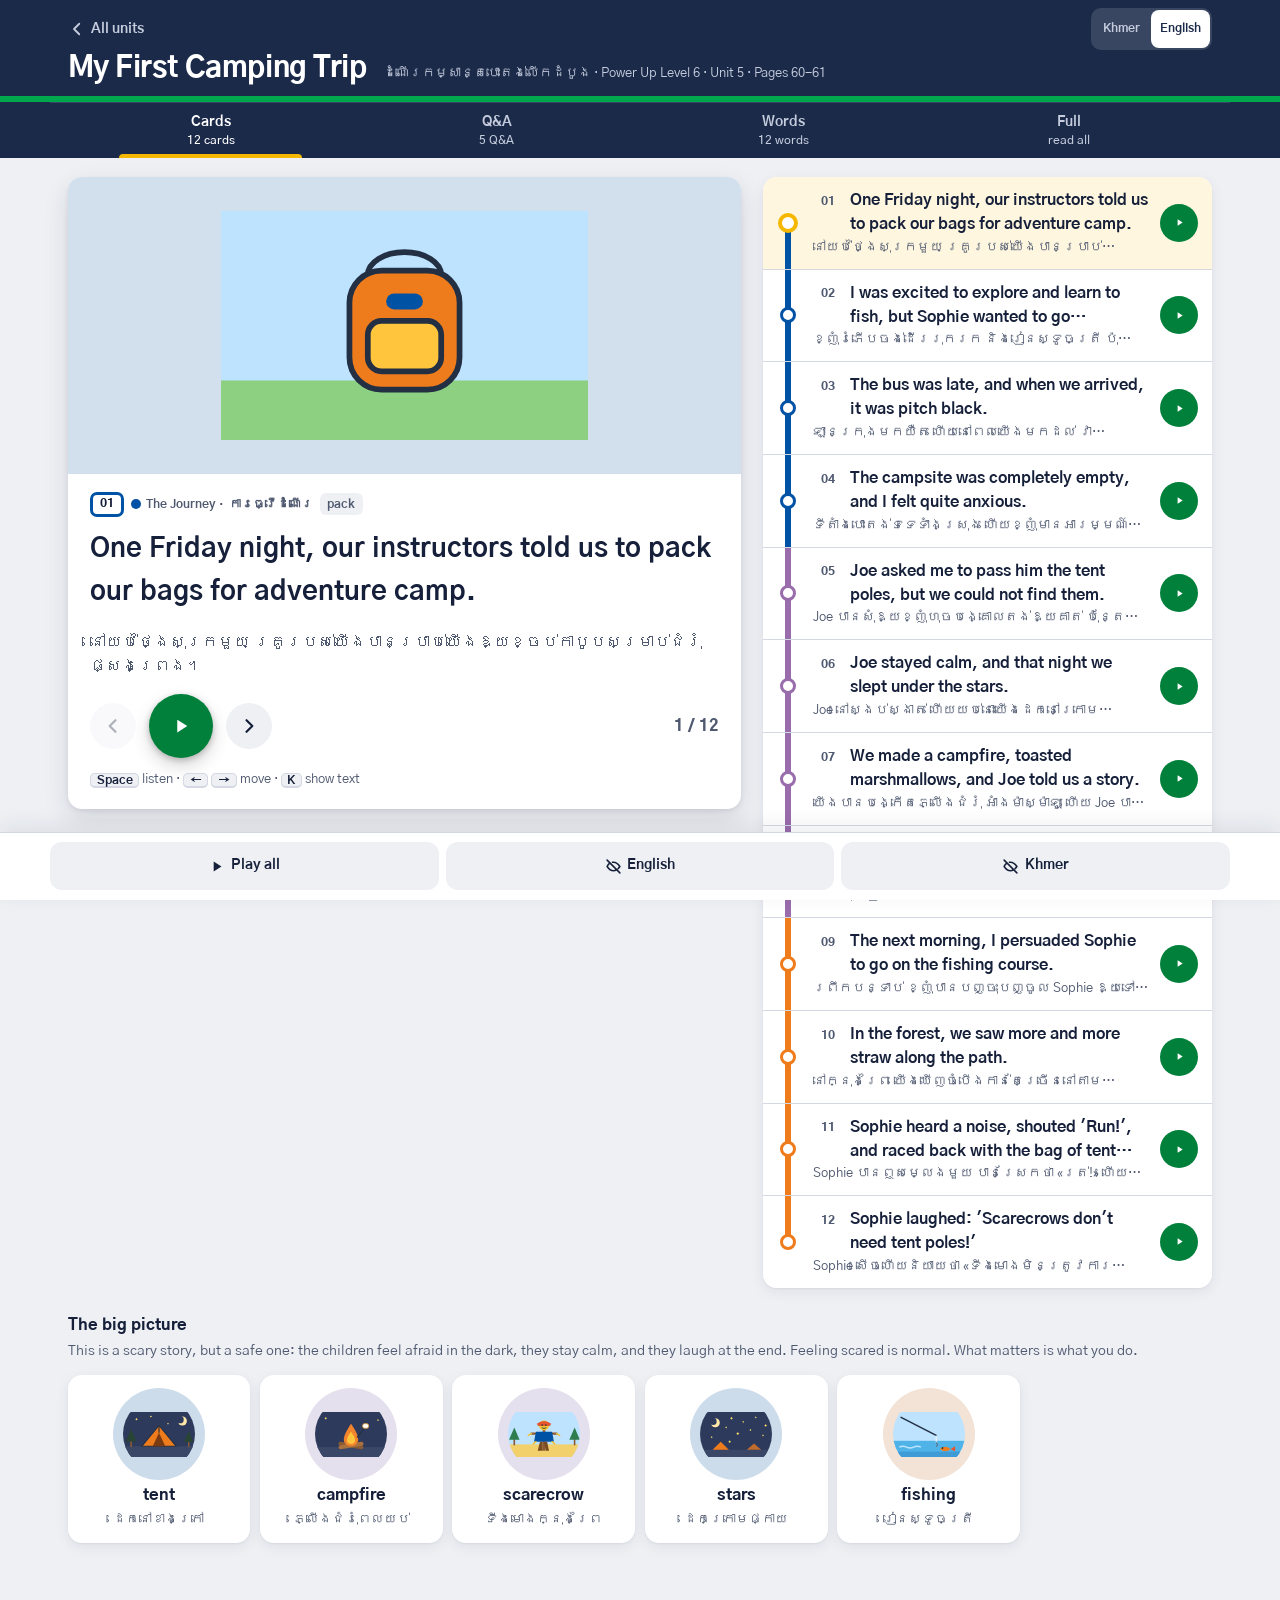
==== my-first-camping-trip/index.html @ a646e4bf "Add My First Camping Trip unit" ====
<!doctype html>
<html lang="en" data-ui="en">
<head>
<meta charset="utf-8">
<meta name="viewport" content="width=device-width, initial-scale=1, viewport-fit=cover">
<title>My First Camping Trip · ដំណើរកម្សាន្តបោះតង់លើកដំបូង · Studybook</title>
<meta name="description" content="The scary camping story from Power Up Level 6 Unit 5 (pages 60-61), retold in 12 picture cards with English audio and Khmer translations, plus Q&amp;A, 12 story words and the full retelling.">
<meta name="theme-color" content="#1C2A4A">
<meta property="og:type" content="website">
<meta property="og:site_name" content="Steven&#x27;s English Studybook">
<meta property="og:title" content="My First Camping Trip · ដំណើរកម្សាន្តបោះតង់លើកដំបូង">
<meta property="og:description" content="The scary camping story from Power Up Level 6 Unit 5 (pages 60-61), retold in 12 picture cards with English audio and Khmer translations, plus Q&amp;A, 12 story words and the full retelling.">
<meta property="og:url" content="https://sivpe.github.io/studybook/my-first-camping-trip/">
<meta property="og:image" content="https://sivpe.github.io/studybook/og/my-first-camping-trip.png">
<meta property="og:image:width" content="1200">
<meta property="og:image:height" content="630">
<meta property="og:image:alt" content="My First Camping Trip · ដំណើរកម្សាន្តបោះតង់លើកដំបូង">
<meta name="twitter:card" content="summary_large_image">
<link rel="manifest" href="../manifest.webmanifest">
<link rel="icon" href="../icons/icon.svg" type="image/svg+xml">
<link rel="icon" href="../icons/favicon-32.png" sizes="32x32" type="image/png">
<link rel="apple-touch-icon" href="../icons/apple-touch-icon.png">
<link rel="apple-touch-icon" sizes="120x120" href="../icons/apple-touch-icon-120.png">
<link rel="apple-touch-icon" sizes="152x152" href="../icons/apple-touch-icon-152.png">
<link rel="apple-touch-icon" sizes="167x167" href="../icons/apple-touch-icon-167.png">
<link rel="apple-touch-icon" sizes="180x180" href="../icons/apple-touch-icon.png">
<meta name="apple-mobile-web-app-title" content="Studybook">
<meta name="apple-mobile-web-app-capable" content="yes">
<meta name="apple-mobile-web-app-status-bar-style" content="black-translucent">
<link rel="preconnect" href="https://fonts.googleapis.com">
<link rel="preconnect" href="https://fonts.gstatic.com" crossorigin>
<link rel="stylesheet" href="https://fonts.googleapis.com/css2?family=Gothic+A1:wght@400;500;700;800&display=swap">
<link rel="stylesheet" href="../assets/line.css?v=lyric2">
<link rel="stylesheet" href="../assets/unit.css?v=lyric2">
<script src="../assets/script.js?v=lyric2"></script>
</head>
<body data-unit="my-first-camping-trip">
<header class="usign">
  <div class="wrap">
    <div class="row"><a class="back" href="../"><svg viewBox="0 0 24 24" fill="none" stroke="currentColor" stroke-width="2.4" stroke-linecap="round" stroke-linejoin="round" aria-hidden="true"><path d="M15 5l-7 7 7 7"/></svg><span class="ui-ko">노선도 · All units</span><span class="ui-en">All units</span></a><div class="script" role="group" aria-label="Show text in"><button type="button" data-set="en" aria-pressed="false">Khmer</button><button type="button" data-set="ko" aria-pressed="true" lang="en">English</button></div></div>
    <div class="utitle"><h1><span class="mk">My First Camping Trip</span><span class="only-en">ដំណើរកម្សាន្តបោះតង់លើកដំបូង</span></h1><p><span class="not-en">ដំណើរកម្សាន្តបោះតង់លើកដំបូង · </span>Power Up Level 6 · Unit 5 · Pages 60-61</p></div>
  </div>
  <div class="stripe" aria-hidden="true"></div>
  <nav class="tabs wrap" role="tablist" aria-label="Unit parts">
    <button role="tab" data-tab="cards" aria-controls="p-cards"><span><span class="ui-ko">그림 카드</span><span class="ui-en">Cards</span></span><small>12 cards</small></button>
    <button role="tab" data-tab="qa" aria-controls="p-qa"><span><span class="ui-ko">Questions</span><span class="ui-en">Q&amp;A</span></span><small>5 Q&amp;A</small></button>
    <button role="tab" data-tab="voc" aria-controls="p-voc"><span><span class="ui-ko">단어</span><span class="ui-en">Words</span></span><small>12 words</small></button>
    <button role="tab" data-tab="full" aria-controls="p-full"><span><span class="ui-ko">전체</span><span class="ui-en">Full</span></span><small>read all</small></button>
  </nav>
</header>

<main class="wrap">
  <section class="panel" id="p-cards" role="tabpanel">
    <section class="eli" aria-label="The big picture"><h2>The big picture</h2><p class="eli-why">This is a scary story, but a safe one: the children feel afraid in the dark, they stay calm, and they laugh at the end. Feeling scared is normal. What matters is what you do.</p><ol><li style="--lc:#0052A4"><img src="img/c4-tent.svg" alt="" loading="lazy"><b class="has-en" lang="en">tent</b><span>ដេកនៅខាងក្រៅ</span></li><li style="--lc:#996CAC"><img src="img/c7-campfire.svg" alt="" loading="lazy"><b class="has-en" lang="en">campfire</b><span>ភ្លើងជំរុំពេលយប់</span></li><li style="--lc:#996CAC"><img src="img/c12-scarecrow.svg" alt="" loading="lazy"><b class="has-en" lang="en">scarecrow</b><span>ទីងមោងក្នុងព្រៃ</span></li><li style="--lc:#0052A4"><img src="img/c6-stars.svg" alt="" loading="lazy"><b class="has-en" lang="en">stars</b><span>ដេកក្រោមផ្កាយ</span></li><li style="--lc:#EF7C1C"><img src="img/c9-fishing.svg" alt="" loading="lazy"><b class="has-en" lang="en">fishing</b><span>រៀនស្ទូចត្រី</span></li></ol></section>
    <section class="map" aria-label="Sections"><h2>The route</h2><p class="note">One trip, in order: the journey, a scary night by the fire, and a funny ending the next morning.</p><ol><li data-sec="journey" style="--lc:#0052A4"><button type="button"><span class="m-ko has-en" lang="en">The Journey</span><span class="m-en">ការធ្វើដំណើរ</span></button></li><li data-sec="night" style="--lc:#996CAC"><button type="button"><span class="m-ko has-en" lang="en">The Scary Night</span><span class="m-en">យប់ដ៏គួរឱ្យខ្លាច</span></button></li><li data-sec="morning" style="--lc:#EF7C1C"><button type="button"><span class="m-ko has-en" lang="en">The Next Morning</span><span class="m-en">ព្រឹកបន្ទាប់</span></button></li></ol></section>
    
    <ol class="how"><li><b>1</b>Look at the picture</li><li><b>2</b>Recall the English in your head</li><li><b>3</b>Tap to check, then listen</li></ol>
    <div class="platform">
      <section class="stage" id="stage" aria-label="Now studying" aria-live="polite">
        <figure class="pic"><img src="img/c1-bags.svg" alt=""></figure>
        <div class="st-body">
          <div class="ctop"></div>
          <p class="ko st-ko has-en" lang="en" tabindex="0"></p>
          <span class="prog" aria-hidden="true"><i></i></span>
          <p class="en st-en"></p>
          <div class="st-ctl">
            <button class="st-nav" id="stPrev" type="button" aria-label="Previous card"><svg viewBox="0 0 24 24" fill="none" stroke="currentColor" stroke-width="2.6" stroke-linecap="round" stroke-linejoin="round" aria-hidden="true"><path d="M15 5l-7 7 7 7"/></svg></button>
            <button class="bigplay" id="stPlay" type="button" aria-label="Listen"><svg viewBox="0 0 24 24" aria-hidden="true"><path class="i-play" d="M8 5v14l11-7z" fill="currentColor"/><path class="i-stop" d="M7 6h3.5v12H7zM13.5 6H17v12h-3.5z" fill="currentColor"/></svg></button>
            <button class="st-nav" id="stNext" type="button" aria-label="Next card"><svg viewBox="0 0 24 24" fill="none" stroke="currentColor" stroke-width="2.6" stroke-linecap="round" stroke-linejoin="round" aria-hidden="true"><path d="M9 5l7 7-7 7"/></svg></button>
            <span class="st-count"></span>
          </div>
          <p class="keys"><kbd>Space</kbd> listen · <kbd>←</kbd> <kbd>→</kbd> move · <kbd>K</kbd> show text</p>
        </div>
      </section>
      <div class="cards" role="list" aria-label="All lines"><article class="card" id="c1" data-sec="journey" style="--lc:#0052A4"><figure class="pic flat"><img loading="lazy" src="img/c1-bags.svg" alt="A packed bag for adventure camp"><button class="cplay" type="button" data-au="audio/c1.mp3" aria-label="Listen to card 1"><svg viewBox="0 0 24 24" aria-hidden="true"><path class="i-play" d="M8 5v14l11-7z" fill="currentColor"/><path class="i-stop" d="M7 6h3.5v12H7zM13.5 6H17v12h-3.5z" fill="currentColor"/></svg></button></figure><div class="cbody"><div class="ctop"><span class="num">01</span><span class="sec-chip"><span class="mk" lang="en">The Journey&nbsp;· </span>ការធ្វើដំណើរ</span><span class="hook" lang="en">pack</span></div><p class="ko has-en" lang="en">One Friday night, our instructors told us to pack our bags for adventure camp.</p><span class="prog" aria-hidden="true"><i></i></span><p class="en">នៅយប់ថ្ងៃសុក្រមួយ គ្រូរបស់យើងបានប្រាប់យើងឱ្យខ្ចប់កាបូបសម្រាប់ជំរុំផ្សងព្រេង។</p></div><button class="rplay" type="button" data-au="audio/c1.mp3" aria-label="Listen to card 1"><svg viewBox="0 0 24 24" aria-hidden="true"><path class="i-play" d="M8 5v14l11-7z" fill="currentColor"/><path class="i-stop" d="M7 6h3.5v12H7zM13.5 6H17v12h-3.5z" fill="currentColor"/></svg></button></article><article class="card" id="c2" data-sec="journey" style="--lc:#0052A4"><figure class="pic flat"><img loading="lazy" src="img/c2-swim.svg" alt="A swimming ring Sophie wanted to use"><button class="cplay" type="button" data-au="audio/c2.mp3" aria-label="Listen to card 2"><svg viewBox="0 0 24 24" aria-hidden="true"><path class="i-play" d="M8 5v14l11-7z" fill="currentColor"/><path class="i-stop" d="M7 6h3.5v12H7zM13.5 6H17v12h-3.5z" fill="currentColor"/></svg></button></figure><div class="cbody"><div class="ctop"><span class="num">02</span><span class="sec-chip"><span class="mk" lang="en">The Journey&nbsp;· </span>ការធ្វើដំណើរ</span><span class="hook" lang="en">excited</span></div><p class="ko has-en" lang="en">I was excited to explore and learn to fish, but Sophie wanted to go swimming.</p><span class="prog" aria-hidden="true"><i></i></span><p class="en">ខ្ញុំរំភើបចង់ដើររុករក និងរៀនស្ទូចត្រី ប៉ុន្តែ Sophie ចង់ទៅហែលទឹក។</p></div><button class="rplay" type="button" data-au="audio/c2.mp3" aria-label="Listen to card 2"><svg viewBox="0 0 24 24" aria-hidden="true"><path class="i-play" d="M8 5v14l11-7z" fill="currentColor"/><path class="i-stop" d="M7 6h3.5v12H7zM13.5 6H17v12h-3.5z" fill="currentColor"/></svg></button></article><article class="card" id="c3" data-sec="journey" style="--lc:#0052A4"><figure class="pic flat"><img loading="lazy" src="img/c3-bus.svg" alt="A bus arriving in the dark"><button class="cplay" type="button" data-au="audio/c3.mp3" aria-label="Listen to card 3"><svg viewBox="0 0 24 24" aria-hidden="true"><path class="i-play" d="M8 5v14l11-7z" fill="currentColor"/><path class="i-stop" d="M7 6h3.5v12H7zM13.5 6H17v12h-3.5z" fill="currentColor"/></svg></button></figure><div class="cbody"><div class="ctop"><span class="num">03</span><span class="sec-chip"><span class="mk" lang="en">The Journey&nbsp;· </span>ការធ្វើដំណើរ</span><span class="hook" lang="en">pitch black</span></div><p class="ko has-en" lang="en">The bus was late, and when we arrived, it was pitch black.</p><span class="prog" aria-hidden="true"><i></i></span><p class="en">ឡានក្រុងមកយឺត ហើយនៅពេលយើងមកដល់ វាងងឹតឈឹង។</p></div><button class="rplay" type="button" data-au="audio/c3.mp3" aria-label="Listen to card 3"><svg viewBox="0 0 24 24" aria-hidden="true"><path class="i-play" d="M8 5v14l11-7z" fill="currentColor"/><path class="i-stop" d="M7 6h3.5v12H7zM13.5 6H17v12h-3.5z" fill="currentColor"/></svg></button></article><article class="card" id="c4" data-sec="journey" style="--lc:#0052A4"><figure class="pic flat"><img loading="lazy" src="img/c4-tent.svg" alt="An empty campsite with one tent and the moon"><button class="cplay" type="button" data-au="audio/c4.mp3" aria-label="Listen to card 4"><svg viewBox="0 0 24 24" aria-hidden="true"><path class="i-play" d="M8 5v14l11-7z" fill="currentColor"/><path class="i-stop" d="M7 6h3.5v12H7zM13.5 6H17v12h-3.5z" fill="currentColor"/></svg></button></figure><div class="cbody"><div class="ctop"><span class="num">04</span><span class="sec-chip"><span class="mk" lang="en">The Journey&nbsp;· </span>ការធ្វើដំណើរ</span><span class="hook" lang="en">anxious</span></div><p class="ko has-en" lang="en">The campsite was completely empty, and I felt quite anxious.</p><span class="prog" aria-hidden="true"><i></i></span><p class="en">ទីតាំងបោះតង់ទទេទាំងស្រុង ហើយខ្ញុំមានអារម្មណ៍ព្រួយបារម្ភខ្លាំង។</p></div><button class="rplay" type="button" data-au="audio/c4.mp3" aria-label="Listen to card 4"><svg viewBox="0 0 24 24" aria-hidden="true"><path class="i-play" d="M8 5v14l11-7z" fill="currentColor"/><path class="i-stop" d="M7 6h3.5v12H7zM13.5 6H17v12h-3.5z" fill="currentColor"/></svg></button></article><article class="card" id="c5" data-sec="night" style="--lc:#996CAC"><figure class="pic flat"><img loading="lazy" src="img/c5-poles.svg" alt="Tent poles"><button class="cplay" type="button" data-au="audio/c5.mp3" aria-label="Listen to card 5"><svg viewBox="0 0 24 24" aria-hidden="true"><path class="i-play" d="M8 5v14l11-7z" fill="currentColor"/><path class="i-stop" d="M7 6h3.5v12H7zM13.5 6H17v12h-3.5z" fill="currentColor"/></svg></button></figure><div class="cbody"><div class="ctop"><span class="num">05</span><span class="sec-chip"><span class="mk" lang="en">The Scary Night&nbsp;· </span>យប់ដ៏គួរឱ្យខ្លាច</span><span class="hook" lang="en">tent poles</span></div><p class="ko has-en" lang="en">Joe asked me to pass him the tent poles, but we could not find them.</p><span class="prog" aria-hidden="true"><i></i></span><p class="en">Joe បានសុំឱ្យខ្ញុំហុចបង្គោលតង់ឱ្យគាត់ ប៉ុន្តែយើងរកវាមិនឃើញទេ។</p></div><button class="rplay" type="button" data-au="audio/c5.mp3" aria-label="Listen to card 5"><svg viewBox="0 0 24 24" aria-hidden="true"><path class="i-play" d="M8 5v14l11-7z" fill="currentColor"/><path class="i-stop" d="M7 6h3.5v12H7zM13.5 6H17v12h-3.5z" fill="currentColor"/></svg></button></article><article class="card" id="c6" data-sec="night" style="--lc:#996CAC"><figure class="pic flat"><img loading="lazy" src="img/c6-stars.svg" alt="The moon and stars at night"><button class="cplay" type="button" data-au="audio/c6.mp3" aria-label="Listen to card 6"><svg viewBox="0 0 24 24" aria-hidden="true"><path class="i-play" d="M8 5v14l11-7z" fill="currentColor"/><path class="i-stop" d="M7 6h3.5v12H7zM13.5 6H17v12h-3.5z" fill="currentColor"/></svg></button></figure><div class="cbody"><div class="ctop"><span class="num">06</span><span class="sec-chip"><span class="mk" lang="en">The Scary Night&nbsp;· </span>យប់ដ៏គួរឱ្យខ្លាច</span><span class="hook" lang="en">stars</span></div><p class="ko has-en" lang="en">Joe stayed calm, and that night we slept under the stars.</p><span class="prog" aria-hidden="true"><i></i></span><p class="en">Joe នៅស្ងប់ស្ងាត់ ហើយយប់នោះយើងដេកនៅក្រោមផ្កាយ។</p></div><button class="rplay" type="button" data-au="audio/c6.mp3" aria-label="Listen to card 6"><svg viewBox="0 0 24 24" aria-hidden="true"><path class="i-play" d="M8 5v14l11-7z" fill="currentColor"/><path class="i-stop" d="M7 6h3.5v12H7zM13.5 6H17v12h-3.5z" fill="currentColor"/></svg></button></article><article class="card" id="c7" data-sec="night" style="--lc:#996CAC"><figure class="pic flat"><img loading="lazy" src="img/c7-campfire.svg" alt="A campfire with marshmallows"><button class="cplay" type="button" data-au="audio/c7.mp3" aria-label="Listen to card 7"><svg viewBox="0 0 24 24" aria-hidden="true"><path class="i-play" d="M8 5v14l11-7z" fill="currentColor"/><path class="i-stop" d="M7 6h3.5v12H7zM13.5 6H17v12h-3.5z" fill="currentColor"/></svg></button></figure><div class="cbody"><div class="ctop"><span class="num">07</span><span class="sec-chip"><span class="mk" lang="en">The Scary Night&nbsp;· </span>យប់ដ៏គួរឱ្យខ្លាច</span><span class="hook" lang="en">campfire</span></div><p class="ko has-en" lang="en">We made a campfire, toasted marshmallows, and Joe told us a story.</p><span class="prog" aria-hidden="true"><i></i></span><p class="en">យើងបានបង្កើតភ្លើងជំរុំ អាំងម៉ាស្ម៉ាឡូ ហើយ Joe បាននិទានរឿងឱ្យយើងស្ដាប់។</p></div><button class="rplay" type="button" data-au="audio/c7.mp3" aria-label="Listen to card 7"><svg viewBox="0 0 24 24" aria-hidden="true"><path class="i-play" d="M8 5v14l11-7z" fill="currentColor"/><path class="i-stop" d="M7 6h3.5v12H7zM13.5 6H17v12h-3.5z" fill="currentColor"/></svg></button></article><article class="card" id="c8" data-sec="night" style="--lc:#996CAC"><figure class="pic flat"><img loading="lazy" src="img/c8-sock.svg" alt="A sock that disappeared"><button class="cplay" type="button" data-au="audio/c8.mp3" aria-label="Listen to card 8"><svg viewBox="0 0 24 24" aria-hidden="true"><path class="i-play" d="M8 5v14l11-7z" fill="currentColor"/><path class="i-stop" d="M7 6h3.5v12H7zM13.5 6H17v12h-3.5z" fill="currentColor"/></svg></button></figure><div class="cbody"><div class="ctop"><span class="num">08</span><span class="sec-chip"><span class="mk" lang="en">The Scary Night&nbsp;· </span>យប់ដ៏គួរឱ្យខ្លាច</span><span class="hook" lang="en">disappear</span></div><p class="ko has-en" lang="en">In his story, socks and trousers kept disappearing from the tents.</p><span class="prog" aria-hidden="true"><i></i></span><p class="en">នៅក្នុងរឿងរបស់គាត់ ស្រោមជើង និងខោវែងតែងតែបាត់ពីក្នុងតង់។</p></div><button class="rplay" type="button" data-au="audio/c8.mp3" aria-label="Listen to card 8"><svg viewBox="0 0 24 24" aria-hidden="true"><path class="i-play" d="M8 5v14l11-7z" fill="currentColor"/><path class="i-stop" d="M7 6h3.5v12H7zM13.5 6H17v12h-3.5z" fill="currentColor"/></svg></button></article><article class="card" id="c9" data-sec="morning" style="--lc:#EF7C1C"><figure class="pic flat"><img loading="lazy" src="img/c9-fishing.svg" alt="A fishing rod and a fish"><button class="cplay" type="button" data-au="audio/c9.mp3" aria-label="Listen to card 9"><svg viewBox="0 0 24 24" aria-hidden="true"><path class="i-play" d="M8 5v14l11-7z" fill="currentColor"/><path class="i-stop" d="M7 6h3.5v12H7zM13.5 6H17v12h-3.5z" fill="currentColor"/></svg></button></figure><div class="cbody"><div class="ctop"><span class="num">09</span><span class="sec-chip"><span class="mk" lang="en">The Next Morning&nbsp;· </span>ព្រឹកបន្ទាប់</span><span class="hook" lang="en">fishing</span></div><p class="ko has-en" lang="en">The next morning, I persuaded Sophie to go on the fishing course.</p><span class="prog" aria-hidden="true"><i></i></span><p class="en">ព្រឹកបន្ទាប់ ខ្ញុំបានបញ្ចុះបញ្ចូល Sophie ឱ្យទៅរៀនស្ទូចត្រី។</p></div><button class="rplay" type="button" data-au="audio/c9.mp3" aria-label="Listen to card 9"><svg viewBox="0 0 24 24" aria-hidden="true"><path class="i-play" d="M8 5v14l11-7z" fill="currentColor"/><path class="i-stop" d="M7 6h3.5v12H7zM13.5 6H17v12h-3.5z" fill="currentColor"/></svg></button></article><article class="card" id="c10" data-sec="morning" style="--lc:#EF7C1C"><figure class="pic flat"><img loading="lazy" src="img/c10-straw.svg" alt="Straw along a forest path"><button class="cplay" type="button" data-au="audio/c10.mp3" aria-label="Listen to card 10"><svg viewBox="0 0 24 24" aria-hidden="true"><path class="i-play" d="M8 5v14l11-7z" fill="currentColor"/><path class="i-stop" d="M7 6h3.5v12H7zM13.5 6H17v12h-3.5z" fill="currentColor"/></svg></button></figure><div class="cbody"><div class="ctop"><span class="num">10</span><span class="sec-chip"><span class="mk" lang="en">The Next Morning&nbsp;· </span>ព្រឹកបន្ទាប់</span><span class="hook" lang="en">straw</span></div><p class="ko has-en" lang="en">In the forest, we saw more and more straw along the path.</p><span class="prog" aria-hidden="true"><i></i></span><p class="en">នៅក្នុងព្រៃ យើងឃើញចំបើងកាន់តែច្រើននៅតាមផ្លូវ។</p></div><button class="rplay" type="button" data-au="audio/c10.mp3" aria-label="Listen to card 10"><svg viewBox="0 0 24 24" aria-hidden="true"><path class="i-play" d="M8 5v14l11-7z" fill="currentColor"/><path class="i-stop" d="M7 6h3.5v12H7zM13.5 6H17v12h-3.5z" fill="currentColor"/></svg></button></article><article class="card" id="c11" data-sec="morning" style="--lc:#EF7C1C"><figure class="pic flat"><img loading="lazy" src="img/c11-bag.svg" alt="A bag with tent poles inside"><button class="cplay" type="button" data-au="audio/c11.mp3" aria-label="Listen to card 11"><svg viewBox="0 0 24 24" aria-hidden="true"><path class="i-play" d="M8 5v14l11-7z" fill="currentColor"/><path class="i-stop" d="M7 6h3.5v12H7zM13.5 6H17v12h-3.5z" fill="currentColor"/></svg></button></figure><div class="cbody"><div class="ctop"><span class="num">11</span><span class="sec-chip"><span class="mk" lang="en">The Next Morning&nbsp;· </span>ព្រឹកបន្ទាប់</span><span class="hook" lang="en">Run!</span></div><p class="ko has-en" lang="en">Sophie heard a noise, shouted &#x27;Run!&#x27;, and raced back with the bag of tent poles.</p><span class="prog" aria-hidden="true"><i></i></span><p class="en">Sophie បានឮសម្លេងមួយ បានស្រែកថា «រត់!» ហើយរត់ត្រឡប់មកវិញជាមួយកាបូបដែលមានបង្គោលតង់។</p></div><button class="rplay" type="button" data-au="audio/c11.mp3" aria-label="Listen to card 11"><svg viewBox="0 0 24 24" aria-hidden="true"><path class="i-play" d="M8 5v14l11-7z" fill="currentColor"/><path class="i-stop" d="M7 6h3.5v12H7zM13.5 6H17v12h-3.5z" fill="currentColor"/></svg></button></article><article class="card" id="c12" data-sec="morning" style="--lc:#EF7C1C"><figure class="pic flat"><img loading="lazy" src="img/c12-scarecrow.svg" alt="A scarecrow in the forest"><button class="cplay" type="button" data-au="audio/c12.mp3" aria-label="Listen to card 12"><svg viewBox="0 0 24 24" aria-hidden="true"><path class="i-play" d="M8 5v14l11-7z" fill="currentColor"/><path class="i-stop" d="M7 6h3.5v12H7zM13.5 6H17v12h-3.5z" fill="currentColor"/></svg></button></figure><div class="cbody"><div class="ctop"><span class="num">12</span><span class="sec-chip"><span class="mk" lang="en">The Next Morning&nbsp;· </span>ព្រឹកបន្ទាប់</span><span class="hook" lang="en">scarecrow</span></div><p class="ko has-en" lang="en">Sophie laughed: &#x27;Scarecrows don&#x27;t need tent poles!&#x27;</p><span class="prog" aria-hidden="true"><i></i></span><p class="en">Sophie សើចហើយនិយាយថា «ទីងមោងមិនត្រូវការបង្គោលតង់ទេ!»</p></div><button class="rplay" type="button" data-au="audio/c12.mp3" aria-label="Listen to card 12"><svg viewBox="0 0 24 24" aria-hidden="true"><path class="i-play" d="M8 5v14l11-7z" fill="currentColor"/><path class="i-stop" d="M7 6h3.5v12H7zM13.5 6H17v12h-3.5z" fill="currentColor"/></svg></button></article></div>
    </div>
    
  </section>
  <section class="panel" id="p-qa" role="tabpanel"><h2 class="qsec">Story questions <small>Book Ex. 2 · read these first</small></h2><p class="note">The two questions from page 61, answered.</p><article class="qa trap"><div class="qhead"><button class="q" type="button" aria-expanded="false" aria-controls="qa1"><span class="qm">Q</span><span class="qt"><span class="qko has-en" lang="en">What type of story is this?</span><span class="qen">តើនេះជារឿងប្រភេទអ្វី?</span></span><svg class="chev" viewBox="0 0 24 24" fill="none" stroke="currentColor" stroke-width="2.4" stroke-linecap="round" aria-hidden="true"><path d="M6 9l6 6 6-6"/></svg></button><button class="listen mini" type="button" data-au="audio/qt1.mp3" aria-label="Listen"><svg viewBox="0 0 24 24" aria-hidden="true"><path d="M8 5v14l11-7z" fill="currentColor"/></svg></button></div><div class="a" id="qa1"><p class="ako has-en" lang="en">It is a scary story. It feels real, but the scarecrow part is a story inside the story.</p><p class="aen">វាជារឿងគួរឱ្យខ្លាច។ វាហាក់ដូចជាពិត ប៉ុន្តែផ្នែកទីងមោងគឺជារឿងនៅក្នុងរឿង។</p><p class="why">Joe tells the scarecrow tale by the fire. The camping trip is the outside story.</p><button class="listen" type="button" data-au="audio/at1.mp3"><svg viewBox="0 0 24 24" aria-hidden="true"><path d="M8 5v14l11-7z" fill="currentColor"/></svg><span><span class="ui-ko">듣기 · Listen</span><span class="ui-en">Listen</span></span></button></div></article><article class="qa trap"><div class="qhead"><button class="q" type="button" aria-expanded="false" aria-controls="qa2"><span class="qm">Q</span><span class="qt"><span class="qko has-en" lang="en">Who took the tent poles?</span><span class="qen">តើនរណាយកបង្គោលតង់ទៅ?</span></span><svg class="chev" viewBox="0 0 24 24" fill="none" stroke="currentColor" stroke-width="2.4" stroke-linecap="round" aria-hidden="true"><path d="M6 9l6 6 6-6"/></svg></button><button class="listen mini" type="button" data-au="audio/qt2.mp3" aria-label="Listen"><svg viewBox="0 0 24 24" aria-hidden="true"><path d="M8 5v14l11-7z" fill="currentColor"/></svg></button></div><div class="a" id="qa2"><p class="ako has-en" lang="en">Nobody tells us. The poles were in a bag in the forest, and Sophie jokes that a scarecrow does not need them.</p><p class="aen">គ្មាននរណាប្រាប់យើងទេ។ បង្គោលតង់នៅក្នុងកាបូបមួយក្នុងព្រៃ ហើយ Sophie និយាយលេងថា ទីងមោងមិនត្រូវការវាទេ។</p><p class="why">That is why the ending is funny: the mystery is never really solved.</p><button class="listen" type="button" data-au="audio/at2.mp3"><svg viewBox="0 0 24 24" aria-hidden="true"><path d="M8 5v14l11-7z" fill="currentColor"/></svg><span><span class="ui-ko">듣기 · Listen</span><span class="ui-en">Listen</span></span></button></div></article><h2 class="qsec">In class <small>Questions about the story</small></h2><p class="note">Answer in your head, then tap Listen to compare.</p><article class="qa"><div class="qhead"><button class="q" type="button" aria-expanded="false" aria-controls="qa3"><span class="qm">Q</span><span class="qt"><span class="qko has-en" lang="en">How did the narrator feel at the campsite?</span><span class="qen">តើអ្នកនិទានរឿងមានអារម្មណ៍យ៉ាងណានៅទីតាំងបោះតង់?</span></span><svg class="chev" viewBox="0 0 24 24" fill="none" stroke="currentColor" stroke-width="2.4" stroke-linecap="round" aria-hidden="true"><path d="M6 9l6 6 6-6"/></svg></button><button class="listen mini" type="button" data-au="audio/qc1.mp3" aria-label="Listen"><svg viewBox="0 0 24 24" aria-hidden="true"><path d="M8 5v14l11-7z" fill="currentColor"/></svg></button></div><div class="a" id="qa3"><p class="ako has-en" lang="en">I felt quite anxious, because I had never been out so late at night.</p><p class="aen">ខ្ញុំព្រួយបារម្ភខ្លាំង ព្រោះខ្ញុំមិនដែលចេញក្រៅយប់ជ្រៅបែបនេះពីមុនមកទេ។</p><button class="listen" type="button" data-au="audio/ac1.mp3"><svg viewBox="0 0 24 24" aria-hidden="true"><path d="M8 5v14l11-7z" fill="currentColor"/></svg><span><span class="ui-ko">듣기 · Listen</span><span class="ui-en">Listen</span></span></button></div></article><article class="qa"><div class="qhead"><button class="q" type="button" aria-expanded="false" aria-controls="qa4"><span class="qm">Q</span><span class="qt"><span class="qko has-en" lang="en">What did you do by the campfire?</span><span class="qen">តើអ្នកបានធ្វើអ្វីនៅក្បែរភ្លើងជំរុំ?</span></span><svg class="chev" viewBox="0 0 24 24" fill="none" stroke="currentColor" stroke-width="2.4" stroke-linecap="round" aria-hidden="true"><path d="M6 9l6 6 6-6"/></svg></button><button class="listen mini" type="button" data-au="audio/qc2.mp3" aria-label="Listen"><svg viewBox="0 0 24 24" aria-hidden="true"><path d="M8 5v14l11-7z" fill="currentColor"/></svg></button></div><div class="a" id="qa4"><p class="ako has-en" lang="en">We toasted marshmallows and listened to Joe&#x27;s scary story.</p><p class="aen">យើងអាំងម៉ាស្ម៉ាឡូ និងស្ដាប់រឿងគួរឱ្យខ្លាចរបស់ Joe។</p><button class="listen" type="button" data-au="audio/ac2.mp3"><svg viewBox="0 0 24 24" aria-hidden="true"><path d="M8 5v14l11-7z" fill="currentColor"/></svg><span><span class="ui-ko">듣기 · Listen</span><span class="ui-en">Listen</span></span></button></div></article><article class="qa"><div class="qhead"><button class="q" type="button" aria-expanded="false" aria-controls="qa5"><span class="qm">Q</span><span class="qt"><span class="qko has-en" lang="en">Why did Sophie shout &#x27;Run!&#x27;?</span><span class="qen">ហេតុអ្វីបានជា Sophie ស្រែកថា «រត់!»?</span></span><svg class="chev" viewBox="0 0 24 24" fill="none" stroke="currentColor" stroke-width="2.4" stroke-linecap="round" aria-hidden="true"><path d="M6 9l6 6 6-6"/></svg></button><button class="listen mini" type="button" data-au="audio/qc3.mp3" aria-label="Listen"><svg viewBox="0 0 24 24" aria-hidden="true"><path d="M8 5v14l11-7z" fill="currentColor"/></svg></button></div><div class="a" id="qa5"><p class="ako has-en" lang="en">She heard a noise in the trees near the bag.</p><p class="aen">នាងបានឮសម្លេងនៅក្នុងដើមឈើនៅជិតកាបូបនោះ។</p><button class="listen" type="button" data-au="audio/ac3.mp3"><svg viewBox="0 0 24 24" aria-hidden="true"><path d="M8 5v14l11-7z" fill="currentColor"/></svg><span><span class="ui-ko">듣기 · Listen</span><span class="ui-en">Listen</span></span></button></div></article><h2 class="qsec">Dealing with fear <small>Lines for when you feel afraid</small></h2><p class="note">From the page&#x27;s life skill: dealing with fear.</p><div class="surv"><span class="sko" lang="en"><span class="mk">I feel scared, but I can breathe and stay calm.</span><span class="sen">ខ្ញុំខ្លាច ប៉ុន្តែខ្ញុំអាចដកដង្ហើម និងនៅស្ងប់ស្ងាត់បាន។</span></span><button class="listen mini" type="button" data-au="audio/s1.mp3" aria-label="Listen"><svg viewBox="0 0 24 24" aria-hidden="true"><path d="M8 5v14l11-7z" fill="currentColor"/></svg></button></div><div class="surv"><span class="sko" lang="en"><span class="mk">Can we turn on a light, please?</span><span class="sen">សូមបើកភ្លើងបានទេ?</span></span><button class="listen mini" type="button" data-au="audio/s2.mp3" aria-label="Listen"><svg viewBox="0 0 24 24" aria-hidden="true"><path d="M8 5v14l11-7z" fill="currentColor"/></svg></button></div></section>
  <section class="panel" id="p-voc" role="tabpanel">
    <p class="note">Tap a word's play button to hear it. Hide one side, then recall it before you tap to check.</p>
    <h2 class="vgrp" style="--lc:#0052A4">The trip</h2><ul class="vlist"><li class="voc"><button class="listen mini" type="button" data-au="audio/v01.mp3" aria-label="Listen"><svg viewBox="0 0 24 24" aria-hidden="true"><path d="M8 5v14l11-7z" fill="currentColor"/></svg></button><span class="vko has-en" lang="en">instructor</span><span class="ven">គ្រូបង្ហាត់</span></li><li class="voc"><button class="listen mini" type="button" data-au="audio/v02.mp3" aria-label="Listen"><svg viewBox="0 0 24 24" aria-hidden="true"><path d="M8 5v14l11-7z" fill="currentColor"/></svg></button><span class="vko has-en" lang="en">pack</span><span class="ven">ខ្ចប់ឥវ៉ាន់</span></li><li class="voc"><button class="listen mini" type="button" data-au="audio/v03.mp3" aria-label="Listen"><svg viewBox="0 0 24 24" aria-hidden="true"><path d="M8 5v14l11-7z" fill="currentColor"/></svg></button><span class="vko has-en" lang="en">campsite</span><span class="ven">ទីតាំងបោះតង់</span></li><li class="voc"><button class="listen mini" type="button" data-au="audio/v04.mp3" aria-label="Listen"><svg viewBox="0 0 24 24" aria-hidden="true"><path d="M8 5v14l11-7z" fill="currentColor"/></svg></button><span class="vko has-en" lang="en">tent poles</span><span class="ven">បង្គោលតង់</span></li></ul><h2 class="vgrp" style="--lc:#996CAC">The night</h2><ul class="vlist"><li class="voc"><button class="listen mini" type="button" data-au="audio/v05.mp3" aria-label="Listen"><svg viewBox="0 0 24 24" aria-hidden="true"><path d="M8 5v14l11-7z" fill="currentColor"/></svg></button><span class="vko has-en" lang="en">pitch black</span><span class="ven">ងងឹតឈឹង</span></li><li class="voc"><button class="listen mini" type="button" data-au="audio/v06.mp3" aria-label="Listen"><svg viewBox="0 0 24 24" aria-hidden="true"><path d="M8 5v14l11-7z" fill="currentColor"/></svg></button><span class="vko has-en" lang="en">anxious</span><span class="ven">ព្រួយបារម្ភ</span></li><li class="voc"><button class="listen mini" type="button" data-au="audio/v07.mp3" aria-label="Listen"><svg viewBox="0 0 24 24" aria-hidden="true"><path d="M8 5v14l11-7z" fill="currentColor"/></svg></button><span class="vko has-en" lang="en">campfire</span><span class="ven">ភ្លើងជំរុំ</span></li><li class="voc"><button class="listen mini" type="button" data-au="audio/v08.mp3" aria-label="Listen"><svg viewBox="0 0 24 24" aria-hidden="true"><path d="M8 5v14l11-7z" fill="currentColor"/></svg></button><span class="vko has-en" lang="en">disappear</span><span class="ven">បាត់ទៅ</span></li></ul><h2 class="vgrp" style="--lc:#EF7C1C">The forest</h2><ul class="vlist"><li class="voc"><button class="listen mini" type="button" data-au="audio/v09.mp3" aria-label="Listen"><svg viewBox="0 0 24 24" aria-hidden="true"><path d="M8 5v14l11-7z" fill="currentColor"/></svg></button><span class="vko has-en" lang="en">straw</span><span class="ven">ចំបើង</span></li><li class="voc"><button class="listen mini" type="button" data-au="audio/v10.mp3" aria-label="Listen"><svg viewBox="0 0 24 24" aria-hidden="true"><path d="M8 5v14l11-7z" fill="currentColor"/></svg></button><span class="vko has-en" lang="en">scarecrow</span><span class="ven">ទីងមោង</span></li><li class="voc"><button class="listen mini" type="button" data-au="audio/v11.mp3" aria-label="Listen"><svg viewBox="0 0 24 24" aria-hidden="true"><path d="M8 5v14l11-7z" fill="currentColor"/></svg></button><span class="vko has-en" lang="en">fishing</span><span class="ven">ការស្ទូចត្រី</span></li><li class="voc"><button class="listen mini" type="button" data-au="audio/v12.mp3" aria-label="Listen"><svg viewBox="0 0 24 24" aria-hidden="true"><path d="M8 5v14l11-7z" fill="currentColor"/></svg></button><span class="vko has-en" lang="en">persuade</span><span class="ven">បញ្ចុះបញ្ចូល</span></li></ul>
  </section>
  <section class="panel full" id="p-full" role="tabpanel"><h2>The story, start to finish</h2><h3>The Journey · ការធ្វើដំណើរ</h3><p class="fko has-en" lang="en">One Friday night, our instructors told us to pack our bags for adventure camp. I was excited to explore and learn to fish, but Sophie wanted to go swimming. The bus was late, and when we arrived, it was pitch black. The campsite was completely empty, and I felt quite anxious.</p><p class="fen">នៅយប់ថ្ងៃសុក្រមួយ គ្រូរបស់យើងបានប្រាប់យើងឱ្យខ្ចប់កាបូបសម្រាប់ជំរុំផ្សងព្រេង។ ខ្ញុំរំភើបចង់ដើររុករក និងរៀនស្ទូចត្រី ប៉ុន្តែ Sophie ចង់ទៅហែលទឹក។ ឡានក្រុងមកយឺត ហើយនៅពេលយើងមកដល់ វាងងឹតឈឹង។ ទីតាំងបោះតង់ទទេទាំងស្រុង ហើយខ្ញុំមានអារម្មណ៍ព្រួយបារម្ភខ្លាំង។</p><h3>The Scary Night · យប់ដ៏គួរឱ្យខ្លាច</h3><p class="fko has-en" lang="en">Joe asked me to pass him the tent poles, but we could not find them. Joe stayed calm, and that night we slept under the stars. We made a campfire, toasted marshmallows, and Joe told us a story. In his story, socks and trousers kept disappearing from the tents.</p><p class="fen">Joe បានសុំឱ្យខ្ញុំហុចបង្គោលតង់ឱ្យគាត់ ប៉ុន្តែយើងរកវាមិនឃើញទេ។ Joe នៅស្ងប់ស្ងាត់ ហើយយប់នោះយើងដេកនៅក្រោមផ្កាយ។ យើងបានបង្កើតភ្លើងជំរុំ អាំងម៉ាស្ម៉ាឡូ ហើយ Joe បាននិទានរឿងឱ្យយើងស្ដាប់។ នៅក្នុងរឿងរបស់គាត់ ស្រោមជើង និងខោវែងតែងតែបាត់ពីក្នុងតង់។</p><h3>The Next Morning · ព្រឹកបន្ទាប់</h3><p class="fko has-en" lang="en">The next morning, I persuaded Sophie to go on the fishing course. In the forest, we saw more and more straw along the path. Sophie heard a noise, shouted &#x27;Run!&#x27;, and raced back with the bag of tent poles. Sophie laughed: &#x27;Scarecrows don&#x27;t need tent poles!&#x27;</p><p class="fen">ព្រឹកបន្ទាប់ ខ្ញុំបានបញ្ចុះបញ្ចូល Sophie ឱ្យទៅរៀនស្ទូចត្រី។ នៅក្នុងព្រៃ យើងឃើញចំបើងកាន់តែច្រើននៅតាមផ្លូវ។ Sophie បានឮសម្លេងមួយ បានស្រែកថា «រត់!» ហើយរត់ត្រឡប់មកវិញជាមួយកាបូបដែលមានបង្គោលតង់។ Sophie សើចហើយនិយាយថា «ទីងមោងមិនត្រូវការបង្គោលតង់ទេ!»</p><h2>Questions · Q&amp;A</h2><h3>Story questions</h3><div class="fqa"><p class="fq has-en" lang="en">Q. What type of story is this?</p><p class="fsub">Q. តើនេះជារឿងប្រភេទអ្វី?</p><p class="fa has-en" lang="en">A. It is a scary story. It feels real, but the scarecrow part is a story inside the story.</p><p class="fsub">A. វាជារឿងគួរឱ្យខ្លាច។ វាហាក់ដូចជាពិត ប៉ុន្តែផ្នែកទីងមោងគឺជារឿងនៅក្នុងរឿង។</p></div><div class="fqa"><p class="fq has-en" lang="en">Q. Who took the tent poles?</p><p class="fsub">Q. តើនរណាយកបង្គោលតង់ទៅ?</p><p class="fa has-en" lang="en">A. Nobody tells us. The poles were in a bag in the forest, and Sophie jokes that a scarecrow does not need them.</p><p class="fsub">A. គ្មាននរណាប្រាប់យើងទេ។ បង្គោលតង់នៅក្នុងកាបូបមួយក្នុងព្រៃ ហើយ Sophie និយាយលេងថា ទីងមោងមិនត្រូវការវាទេ។</p></div><h3>In class</h3><div class="fqa"><p class="fq has-en" lang="en">Q. How did the narrator feel at the campsite?</p><p class="fsub">Q. តើអ្នកនិទានរឿងមានអារម្មណ៍យ៉ាងណានៅទីតាំងបោះតង់?</p><p class="fa has-en" lang="en">A. I felt quite anxious, because I had never been out so late at night.</p><p class="fsub">A. ខ្ញុំព្រួយបារម្ភខ្លាំង ព្រោះខ្ញុំមិនដែលចេញក្រៅយប់ជ្រៅបែបនេះពីមុនមកទេ។</p></div><div class="fqa"><p class="fq has-en" lang="en">Q. What did you do by the campfire?</p><p class="fsub">Q. តើអ្នកបានធ្វើអ្វីនៅក្បែរភ្លើងជំរុំ?</p><p class="fa has-en" lang="en">A. We toasted marshmallows and listened to Joe&#x27;s scary story.</p><p class="fsub">A. យើងអាំងម៉ាស្ម៉ាឡូ និងស្ដាប់រឿងគួរឱ្យខ្លាចរបស់ Joe។</p></div><div class="fqa"><p class="fq has-en" lang="en">Q. Why did Sophie shout &#x27;Run!&#x27;?</p><p class="fsub">Q. ហេតុអ្វីបានជា Sophie ស្រែកថា «រត់!»?</p><p class="fa has-en" lang="en">A. She heard a noise in the trees near the bag.</p><p class="fsub">A. នាងបានឮសម្លេងនៅក្នុងដើមឈើនៅជិតកាបូបនោះ។</p></div><h3>Dealing with fear</h3><div class="fqa"><p class="fa has-en" lang="en">I feel scared, but I can breathe and stay calm.</p><p class="fsub">ខ្ញុំខ្លាច ប៉ុន្តែខ្ញុំអាចដកដង្ហើម និងនៅស្ងប់ស្ងាត់បាន។</p></div><div class="fqa"><p class="fa has-en" lang="en">Can we turn on a light, please?</p><p class="fsub">សូមបើកភ្លើងបានទេ?</p></div><h2>단어 · Vocabulary (12)</h2><h3>The trip</h3><div class="fvoc"><div class="fv"><b class="has-en" lang="en">instructor</b><span>គ្រូបង្ហាត់</span></div><div class="fv"><b class="has-en" lang="en">pack</b><span>ខ្ចប់ឥវ៉ាន់</span></div><div class="fv"><b class="has-en" lang="en">campsite</b><span>ទីតាំងបោះតង់</span></div><div class="fv"><b class="has-en" lang="en">tent poles</b><span>បង្គោលតង់</span></div></div><h3>The night</h3><div class="fvoc"><div class="fv"><b class="has-en" lang="en">pitch black</b><span>ងងឹតឈឹង</span></div><div class="fv"><b class="has-en" lang="en">anxious</b><span>ព្រួយបារម្ភ</span></div><div class="fv"><b class="has-en" lang="en">campfire</b><span>ភ្លើងជំរុំ</span></div><div class="fv"><b class="has-en" lang="en">disappear</b><span>បាត់ទៅ</span></div></div><h3>The forest</h3><div class="fvoc"><div class="fv"><b class="has-en" lang="en">straw</b><span>ចំបើង</span></div><div class="fv"><b class="has-en" lang="en">scarecrow</b><span>ទីងមោង</span></div><div class="fv"><b class="has-en" lang="en">fishing</b><span>ការស្ទូចត្រី</span></div><div class="fv"><b class="has-en" lang="en">persuade</b><span>បញ្ចុះបញ្ចូល</span></div></div></section>
</main>

<div class="dock">
  <div class="acts" id="a-cards">
    <button class="btn primary" id="openFocus" type="button"><svg viewBox="0 0 24 24" fill="none" stroke="currentColor" stroke-width="2.2" stroke-linecap="round" stroke-linejoin="round" aria-hidden="true"><path d="M4 9V5h4M20 9V5h-4M4 15v4h4M20 15v4h-4"/></svg><span class="ui-ko">집중</span><span class="ui-en">Focus</span></button>
    <button class="btn" id="playAll" type="button" aria-pressed="false"><svg viewBox="0 0 24 24" aria-hidden="true"><path d="M8 5v14l11-7z" fill="currentColor"/></svg><span><span class="ui-ko">전체 듣기</span><span class="ui-en">Play all</span></span></button>
    <button class="btn" type="button" data-toggle="hide-ko" aria-pressed="false" aria-label="Hide English"><svg viewBox="0 0 24 24" fill="none" stroke="currentColor" stroke-width="2.2" stroke-linecap="round" stroke-linejoin="round" aria-hidden="true"><path d="M3 3l18 18M10.6 6.1A9.8 9.8 0 0 1 12 6c5 0 9 6 9 6a17 17 0 0 1-2.6 3.2M6.3 7.6C4.2 9.2 3 12 3 12s4 6 9 6c1.4 0 2.7-.4 3.8-1"/></svg>English</button>
    <button class="btn" type="button" data-toggle="hide-en" aria-pressed="false" aria-label="Hide Khmer"><svg viewBox="0 0 24 24" fill="none" stroke="currentColor" stroke-width="2.2" stroke-linecap="round" stroke-linejoin="round" aria-hidden="true"><path d="M3 3l18 18M10.6 6.1A9.8 9.8 0 0 1 12 6c5 0 9 6 9 6a17 17 0 0 1-2.6 3.2M6.3 7.6C4.2 9.2 3 12 3 12s4 6 9 6c1.4 0 2.7-.4 3.8-1"/></svg>Khmer</button>
  </div>
  <div class="acts" id="a-qa" hidden>
    <button class="btn" type="button" data-toggle="reveal-all" aria-pressed="false"><span class="ui-ko">답 모두 보기 · Show all answers</span><span class="ui-en">Show all answers</span></button>
  </div>
  <div class="acts" id="a-voc" hidden>
    <button class="btn" type="button" data-toggle="hide-vko" aria-pressed="false"><svg viewBox="0 0 24 24" fill="none" stroke="currentColor" stroke-width="2.2" stroke-linecap="round" stroke-linejoin="round" aria-hidden="true"><path d="M3 3l18 18M10.6 6.1A9.8 9.8 0 0 1 12 6c5 0 9 6 9 6a17 17 0 0 1-2.6 3.2M6.3 7.6C4.2 9.2 3 12 3 12s4 6 9 6c1.4 0 2.7-.4 3.8-1"/></svg>Hide English</button>
    <button class="btn" type="button" data-toggle="hide-ven" aria-pressed="false"><svg viewBox="0 0 24 24" fill="none" stroke="currentColor" stroke-width="2.2" stroke-linecap="round" stroke-linejoin="round" aria-hidden="true"><path d="M3 3l18 18M10.6 6.1A9.8 9.8 0 0 1 12 6c5 0 9 6 9 6a17 17 0 0 1-2.6 3.2M6.3 7.6C4.2 9.2 3 12 3 12s4 6 9 6c1.4 0 2.7-.4 3.8-1"/></svg>Hide Khmer</button>
  </div>
  <div class="acts" id="a-full" hidden>
    <button class="btn" type="button" data-toggle="hide-fen" aria-pressed="false"><svg viewBox="0 0 24 24" fill="none" stroke="currentColor" stroke-width="2.2" stroke-linecap="round" stroke-linejoin="round" aria-hidden="true"><path d="M3 3l18 18M10.6 6.1A9.8 9.8 0 0 1 12 6c5 0 9 6 9 6a17 17 0 0 1-2.6 3.2M6.3 7.6C4.2 9.2 3 12 3 12s4 6 9 6c1.4 0 2.7-.4 3.8-1"/></svg>Hide Khmer</button>
    <button class="btn" id="printFull" type="button"><svg viewBox="0 0 24 24" fill="none" stroke="currentColor" stroke-width="2.2" stroke-linecap="round" stroke-linejoin="round" aria-hidden="true"><path d="M7 9V3h10v6M7 17H4v-7h16v7h-3M7 14h10v7H7z"/></svg>Print / PDF</button>
  </div>
</div>

<section class="focus" id="focus" role="dialog" aria-modal="true" aria-label="Focus mode, one card at a time" hidden>
  <div class="f-top">
    <button class="f-close" type="button" aria-label="Close focus mode"><svg viewBox="0 0 24 24" fill="none" stroke="currentColor" stroke-width="2.6" stroke-linecap="round" aria-hidden="true"><path d="M6 6l12 12M18 6L6 18"/></svg></button>
    <span class="f-count">1 / 12</span><div class="script" role="group" aria-label="Show text in"><button type="button" data-set="en" aria-pressed="false">Khmer</button><button type="button" data-set="ko" aria-pressed="true" lang="en">English</button></div>
    <div class="f-track" aria-hidden="true"><span class="f-dot"></span></div>
  </div>
  <div class="f-stage">
    <div class="f-card">
      <figure class="pic"><img src="img/c1-bags.svg" alt=""></figure>
      <div class="cbody">
        <div class="ctop"></div>
        <p class="ko hidden has-en" lang="en"></p>
        <p class="f-hint">Say it in your head first, then tap the box to check.</p>
        <p class="en"></p>
      </div>
    </div>
  </div>
  <div class="f-nav">
    <button class="btn" id="fPrev" type="button"><span class="ui-ko">이전 · Back</span><span class="ui-en">Back</span></button>
    <button class="btn primary" id="fListen" type="button"><svg viewBox="0 0 24 24" aria-hidden="true"><path d="M8 5v14l11-7z" fill="currentColor"/></svg><span class="ui-ko">듣기 · Listen</span><span class="ui-en">Listen</span></button>
    <button class="btn" id="fNext" type="button"><span><span class="ui-ko">다음 · Next</span><span class="ui-en">Next</span></span></button>
  </div>
</section>

<script src="../assets/unit.js?v=lyric2" defer></script>
</body>
</html>
---- assets/line.css ----
/* Studybook: shared tokens and base. World: Seoul Metro wayfinding (see PRODUCT.md, DESIGN.md). */
:root{
  --f:'Gothic A1',system-ui,-apple-system,'Apple SD Gothic Neo','Malgun Gothic',sans-serif;
  --ground:#EEF0F4;      /* platform grey */
  --surface:#FFFFFF;
  --ink:#16203A;
  --ink-2:#4F5970;
  --ink-3:#8A93A6;
  --rule:#D3D8E2;
  --sign:#1C2A4A;        /* navy enamel sign */
  --on-sign:#FFFFFF;
  --on-sign-2:#C4CCDD;
  --line:#00A84D;        /* Line 2 green, the stripe */
  --line-ink:#00803A;    /* green that carries white text */
  --here:#F5B700;        /* you are here */
  --notice:#D7372B;      /* NEW, alerts (fill, white text) */
  --notice-ink:#C02D22;  /* red used as text */
  --r:14px;
  --shadow:0 1px 2px rgba(22,32,58,.06),0 4px 14px rgba(22,32,58,.07);
  --shadow-up:0 2px 4px rgba(22,32,58,.08),0 10px 26px rgba(22,32,58,.12);
  --ease:cubic-bezier(.2,.7,.2,1);
  --ease-out:cubic-bezier(.16,1,.3,1);
  color-scheme:light;
}
@media (prefers-color-scheme:dark){:root{
  --ground:#0E1322;
  --surface:#18203A;
  --ink:#EEF1F8;
  --ink-2:#AAB3C7;
  --ink-3:#6F7890;
  --rule:#2C3654;
  --sign:#0A0F1D;
  --on-sign:#FFFFFF;
  --on-sign-2:#AAB3C7;
  --line:#16B95E;
  --line-ink:#00803A;
  --here:#FFC629;
  --notice:#D7372B;
  --notice-ink:#FF8F85;
  --shadow:0 1px 2px rgba(0,0,0,.35),0 6px 18px rgba(0,0,0,.3);
  --shadow-up:0 2px 4px rgba(0,0,0,.4),0 12px 28px rgba(0,0,0,.4);
  color-scheme:dark;
}}
*{box-sizing:border-box}
html{-webkit-text-size-adjust:100%;text-size-adjust:100%}
html,body{margin:0}
body{background:var(--ground);color:var(--ink);font-family:var(--f);line-height:1.5;-webkit-font-smoothing:antialiased;
  -webkit-tap-highlight-color:transparent;min-height:100vh}
.wrap{width:100%;max-width:640px;margin:0 auto;padding-left:max(1.1rem,env(safe-area-inset-left));padding-right:max(1.1rem,env(safe-area-inset-right))}
.stripe{height:8px;background:var(--line)}
::selection{background:var(--here);color:#16203A}
:focus-visible{outline:3px solid var(--here);outline-offset:3px;border-radius:6px}
a{color:inherit}
@media (prefers-reduced-motion:reduce){*{transition:none!important;animation:none!important;scroll-behavior:auto!important}}

/* ---------- text switch: English, Korean, Lyric (set on <html data-script> by assets/script.js) ---------- */
.t-ro,.ui-en,.only-en,.only-ro{display:none}
html[data-script="ro"] .t-ko,html[data-script="en"] .t-ko,
html[data-script="ro"] .ui-ko,html[data-script="en"] .ui-ko{display:none}
html[data-script="ro"] .t-ro,html[data-script="en"] .t-ro,
html[data-script="ro"] .ui-en,html[data-script="en"] .ui-en,
html[data-script="en"] .only-en{display:inline}
html[data-script="ro"] p.only-ro{display:block}
html[data-script="en"] .not-en,html[data-script="en"] .mk,html[data-script="en"] .hook,
html[data-script="en"] .has-en,html[data-script="en"] .not-ko-end,html[data-script="en"] .f-hint,
html[data-script="en"] [data-toggle="hide-ko"],html[data-script="en"] [data-toggle="hide-vko"]{display:none!important}
.t-ro{word-break:normal;overflow-wrap:anywhere}
.script{display:inline-flex;flex:none;gap:2px;padding:2px;background:rgba(255,255,255,.13);border-radius:10px}
.script button{appearance:none;border:0;background:none;color:var(--on-sign-2);font:700 .78rem/1 var(--f);min-height:38px;
  padding:0 .58rem;border-radius:8px;cursor:pointer}
.script button:hover{color:var(--on-sign)}
.script button[aria-pressed="true"]{background:var(--on-sign);color:#1C2A4A}
.script button:focus-visible{outline:3px solid var(--here);outline-offset:1px}
@media print{.script{display:none!important}}
/* any study language other than Korean: controls always in English, no Lyric (render_unit.py sets data-ui) */
html[data-ui="en"] .ui-ko{display:none!important}
html[data-ui="en"] .ui-en{display:inline!important}
html[data-ui="en"] .only-ro{display:none!important}
---- assets/unit.css ----
/* Studybook unit page. Inherits tokens from line.css. One unit = one station; its sections are
   transfer lines, each with its own Seoul line colour (set per element as --lc). */

body{padding-bottom:calc(84px + env(safe-area-inset-bottom))}

/* ---------- sign band (sticky, carries the tabs) ---------- */
.usign{position:sticky;top:0;z-index:40;background:var(--sign);color:var(--on-sign);padding-top:env(safe-area-inset-top)}
.usign .row{display:flex;align-items:center;justify-content:space-between;gap:.8rem;padding-top:.7rem}
.back{display:inline-flex;align-items:center;gap:.35rem;color:var(--on-sign-2);text-decoration:none;font-weight:700;font-size:.86rem;
  min-height:40px;padding-right:.4rem}
.back svg{width:18px;height:18px}
.back:hover{color:var(--on-sign)}
.utitle{padding:.2rem 0 .75rem}
.utitle h1{margin:0;font-size:clamp(1.35rem,5.6vw,1.8rem);font-weight:800;letter-spacing:-.015em;line-height:1.2;word-break:keep-all}
.utitle p{margin:.2rem 0 0;font-size:.84rem;color:var(--on-sign-2)}
.tabs{display:grid;grid-template-columns:repeat(4,1fr);gap:0;border-top:1px solid rgba(255,255,255,.12)}
.tabs button{appearance:none;background:none;border:0;color:var(--on-sign-2);font:700 .9rem/1.2 var(--f);padding:.7rem .2rem .65rem;
  cursor:pointer;position:relative;min-height:48px;display:flex;flex-direction:column;align-items:center;gap:.1rem}
.tabs button small{font-weight:500;font-size:.76rem}
.tabs button[aria-selected="true"]{color:var(--on-sign)}
.tabs button[aria-selected="true"]::after{content:"";position:absolute;left:18%;right:18%;bottom:0;height:4px;border-radius:4px 4px 0 0;background:var(--here)}
.usign .stripe{height:6px}

.panel{display:none;padding-top:1.2rem}
.panel.on{display:block}
.note{color:var(--ink-2);font-size:.88rem;margin:0 0 1rem;line-height:1.55}

/* ---------- the unit's line map (spine) ---------- */
.map{background:var(--surface);border-radius:var(--r);box-shadow:var(--shadow);padding:1rem 1rem 1.05rem;margin:0 0 1rem}
.map h2{margin:0 0 .15rem;font-size:1rem;font-weight:800}
.map .note{margin:0 0 .9rem;font-size:.84rem}
.map ol{list-style:none;margin:0;padding:0;display:grid;grid-auto-flow:column;grid-auto-columns:1fr;position:relative}
.map li{position:relative;text-align:center;padding-top:26px;min-width:0}
.map li::before{content:"";position:absolute;top:8px;left:0;right:0;height:6px;background:var(--lc)}
.map li:first-child::before{left:50%;border-radius:3px 0 0 3px}
.map li:last-child::before{right:50%;border-radius:0 3px 3px 0}
.map li::after{content:"";position:absolute;top:2px;left:50%;width:10px;height:10px;margin-left:-8px;border-radius:50%;background:var(--surface);border:3px solid var(--lc)}
.map li.on::after{border-color:var(--here);border-width:4px;width:10px;height:10px;margin-left:-9px;top:1px}
.map li button{appearance:none;background:none;border:0;padding:.15rem .1rem;cursor:pointer;color:inherit;font-family:var(--f);display:block;width:100%}
.map .m-ko{display:block;font-weight:800;font-size:.95rem;word-break:keep-all;line-height:1.25}
.map .m-en{display:block;font-size:.76rem;color:var(--ink-2);margin-top:.1rem;line-height:1.25}
html[data-script="ro"] .map ol{grid-auto-columns:minmax(min-content,1fr);overflow-x:auto;scrollbar-width:thin}
html[data-script="ro"] .map li{min-width:auto}
html[data-script="ro"] .map li button{padding:.15rem .35rem}
html[data-script="ro"] .map .m-ko .t-ro{font-size:.84rem;overflow-wrap:normal}
.map .foot{display:flex;align-items:center;gap:.7rem;margin-top:.9rem;padding-top:.8rem;border-top:1px solid var(--rule);font-size:.84rem;color:var(--ink-2)}

.how{display:flex;flex-wrap:wrap;gap:.4rem 1.1rem;margin:0 0 1.1rem;padding:0;list-style:none;font-size:.84rem;color:var(--ink-2)}
.how li{display:flex;align-items:center;gap:.4rem}
.how b{display:inline-grid;place-items:center;width:1.3rem;height:1.3rem;border-radius:50%;background:var(--ink);color:var(--surface);font-size:.7rem}

/* ---------- picture cards ---------- */
.cards{display:flex;flex-direction:column;gap:1rem}
.card,.qa,.surv,.voc,.map,.eli li{color:var(--ink)}
.card{background:var(--surface);border-radius:var(--r);box-shadow:var(--shadow);overflow:hidden;scroll-margin-top:220px;
  transition:box-shadow .25s var(--ease)}
.card.now{box-shadow:0 0 0 3px var(--here),var(--shadow-up)}
.pic{margin:0;background:var(--ground);aspect-ratio:16/10}
.pic img{display:block;width:100%;height:100%;object-fit:cover}
.pic.flat{background:color-mix(in srgb,var(--lc) 14%,#F4F6F9)}
.pic.flat img{object-fit:contain;padding:6% 10%}
.cbody{padding:.9rem 1rem 1rem}
.ctop{display:flex;align-items:center;gap:.45rem;flex-wrap:wrap}
.num{display:inline-grid;place-items:center;min-width:2.1rem;height:1.6rem;padding:0 .35rem;border-radius:7px;background:var(--surface);
  box-shadow:inset 0 0 0 3px var(--lc);color:var(--ink);font-weight:800;font-size:.78rem;font-variant-numeric:tabular-nums}
.sec-chip{display:inline-flex;align-items:center;gap:.35rem;font-size:.76rem;font-weight:700;color:var(--ink-2)}
.sec-chip::before{content:"";width:10px;height:10px;border-radius:50%;background:var(--lc)}
.hook{font-size:.76rem;font-weight:700;color:var(--ink-2);background:var(--ground);border-radius:6px;padding:.12rem .45rem}
.ko{margin:.55rem 0 0;font-size:clamp(1.18rem,4.6vw,1.45rem);font-weight:700;line-height:1.6;word-break:keep-all;color:var(--ink)}
.en{margin:.25rem 0 0;font-size:.9rem;color:var(--ink-2);line-height:1.5}
.listen{margin-top:.75rem;display:inline-flex;align-items:center;gap:.45rem;font:800 .86rem var(--f);color:#fff;background:var(--line-ink);
  border:0;border-radius:10px;padding:0 1rem;min-height:42px;cursor:pointer}
.listen svg{width:16px;height:16px}
.listen.playing{background:var(--sign)}
.listen.mini{min-height:36px;min-width:36px;padding:0;justify-content:center;border-radius:50%;margin:0;flex:none}
.listen.mini svg{width:14px;height:14px}

body.hide-ko .ko:not(.shown){color:transparent;background:var(--ground);border-radius:8px;cursor:pointer;user-select:none;
  background-image:repeating-linear-gradient(-45deg,transparent 0 8px,color-mix(in srgb,var(--ink-3) 18%,transparent) 8px 10px)}
body.hide-en .en{visibility:hidden}

/* ---------- Q&A ---------- */
.qsec{margin:1.6rem 0 .3rem;font-size:1.05rem;font-weight:800;display:flex;align-items:baseline;gap:.5rem;flex-wrap:wrap}
.qsec:first-child{margin-top:0}
.qsec small{font-size:.78rem;color:var(--ink-2);font-weight:500}
.qgrp{margin:1.1rem 0 .5rem;font-size:.86rem;font-weight:800;color:var(--ink-2)}
.qa{background:var(--surface);border-radius:12px;box-shadow:var(--shadow);margin:0 0 .6rem}
.qhead{display:flex;align-items:flex-start;gap:.5rem;padding-right:.7rem}
.q{flex:1;min-width:0;appearance:none;background:none;border:0;text-align:left;cursor:pointer;color:inherit;font-family:var(--f);
  display:flex;gap:.7rem;padding:.9rem .4rem .9rem 1rem;min-height:56px}
.qm{flex:none;display:grid;place-items:center;width:1.6rem;height:1.6rem;border-radius:50%;background:var(--ink);color:var(--surface);font-weight:800;font-size:.78rem;margin-top:.1rem}
.qa.trap .qm{background:var(--notice);color:#fff}
.qt{display:flex;flex-direction:column;gap:.15rem;min-width:0}
.qko{font-weight:800;font-size:1.04rem;line-height:1.45;word-break:keep-all}
.qen{font-size:.82rem;color:var(--ink-2)}
.qhead .listen.mini{margin-top:.75rem}
.qa .a{display:none;padding:.15rem 1rem 1rem 3.3rem}
.qa.open .a,body.reveal-all .qa .a{display:block}
.qa .chev{flex:none;width:18px;height:18px;margin-top:.35rem;color:var(--ink-3);transition:transform .2s var(--ease)}
.qa.open .chev{transform:rotate(180deg)}
.ako{margin:0;font-weight:700;font-size:1.02rem;line-height:1.65;word-break:keep-all}
.aen{margin:.2rem 0 0;font-size:.86rem;color:var(--ink-2)}
.why{margin:.5rem 0 0;font-size:.84rem;color:var(--notice-ink);line-height:1.5}
.check{display:inline-block;margin-left:.4rem;font-size:.76rem;font-weight:800;color:var(--notice-ink);border:1.5px solid var(--notice-ink);border-radius:6px;padding:0 .3rem;vertical-align:.15em}
.trap-tag{font-size:.7rem;font-weight:800;color:#fff;background:var(--notice);border-radius:6px;padding:.08rem .4rem;align-self:flex-start}
.surv{display:flex;align-items:center;gap:.7rem;background:var(--surface);border-radius:12px;box-shadow:var(--shadow);padding:.6rem .7rem .6rem 1rem;margin:0 0 .5rem}
.surv .sko{flex:1;font-weight:700;word-break:keep-all}
.surv .sen{display:block;font-size:.8rem;color:var(--ink-2);font-weight:500}

/* ---------- vocab ---------- */
.vgrp{margin:1.4rem 0 .5rem;font-size:.92rem;font-weight:800;display:flex;align-items:center;gap:.45rem}
.vgrp:first-of-type{margin-top:0}
.vgrp::before{content:"";width:10px;height:10px;border-radius:50%;background:var(--lc,var(--line))}
.vlist{list-style:none;margin:0;padding:0;background:var(--surface);border-radius:12px;box-shadow:var(--shadow);overflow:hidden}
.voc{display:flex;align-items:center;gap:.75rem;padding:.55rem .9rem .55rem .65rem;border-top:1px solid var(--rule);min-height:52px}
.voc:first-child{border-top:0}
.vko{font-weight:800;font-size:1.08rem;word-break:keep-all}
.ven{margin-left:auto;text-align:right;font-size:.84rem;color:var(--ink-2)}
body.hide-vko .vko:not(.shown),body.hide-ven .ven:not(.shown){color:transparent;background:var(--ground);border-radius:6px;cursor:pointer;user-select:none}

/* ---------- full text ---------- */
.full h2{font-size:1.2rem;font-weight:800;margin:2rem 0 .6rem;padding-bottom:.4rem;border-bottom:3px solid var(--line)}
.full h2:first-child{margin-top:0}
.full h3{font-size:.86rem;font-weight:800;color:var(--ink-2);margin:1.2rem 0 .35rem}
.fko{font-size:1.08rem;line-height:1.95;margin:0 0 .3rem;word-break:keep-all;font-weight:500}
.fen{color:var(--ink-2);font-size:.9rem;line-height:1.6;margin:0 0 .6rem;max-width:68ch}
.fqa{margin:0 0 .8rem}
.fqa p{margin:0}
.fq{font-weight:800;word-break:keep-all}
.fa{word-break:keep-all;line-height:1.65}
.fsub{font-size:.82rem;color:var(--ink-2)}
.fvoc{display:grid;grid-template-columns:repeat(auto-fill,minmax(220px,1fr));gap:0 1.2rem}
.fv{display:flex;gap:.6rem;align-items:baseline;padding:.25rem 0;border-bottom:1px dotted var(--rule)}
.fv b{flex:none}
.fv span{margin-left:auto;text-align:right;color:var(--ink-2);font-size:.86rem}
body.hide-fen .fen,body.hide-fen .fsub,body.hide-fen .fv span{display:none}

/* ---------- dock (fixed controls) ---------- */
.dock{position:fixed;left:0;right:0;bottom:0;z-index:45;background:var(--surface);border-top:1px solid var(--rule);
  box-shadow:0 -6px 20px rgba(22,32,58,.08);padding:.6rem max(.8rem,env(safe-area-inset-left)) calc(.6rem + env(safe-area-inset-bottom))}
.acts{display:flex;gap:.45rem;max-width:640px;margin:0 auto}
.acts[hidden]{display:none}
.btn{flex:1;min-height:48px;display:inline-flex;align-items:center;justify-content:center;gap:.35rem;font:700 .86rem/1.15 var(--f);white-space:nowrap;
  color:var(--ink);background:var(--ground);border:0;border-radius:12px;cursor:pointer;padding:0 .5rem;text-align:center}
.btn svg{width:17px;height:17px;flex:none}
.btn[aria-pressed="true"]{background:var(--sign);color:#fff}
.btn.primary{background:var(--line-ink);color:#fff}
.btn.primary[aria-pressed="true"]{background:var(--sign)}

/* ---------- focus mode: one card, recall first ---------- */
.focus{position:fixed;inset:0;z-index:60;background:var(--ground);display:flex;flex-direction:column;
  padding:env(safe-area-inset-top) 0 env(safe-area-inset-bottom)}
.focus[hidden]{display:none}
.f-top{display:flex;align-items:center;gap:.8rem;padding:.6rem max(1rem,env(safe-area-inset-left));background:var(--sign);color:#fff}
.f-close{appearance:none;border:0;background:rgba(255,255,255,.12);color:#fff;width:40px;height:40px;border-radius:10px;display:grid;place-items:center;cursor:pointer;flex:none}
.f-close svg{width:18px;height:18px}
.f-count{font-weight:800;font-variant-numeric:tabular-nums;font-size:.9rem;flex:none}
.f-track{flex:1;display:flex;align-items:center;height:20px;position:relative}
.f-track i{flex:1;height:5px;background:var(--lc);opacity:.45}
.f-track i.done{opacity:1}
.f-track i:first-child{border-radius:3px 0 0 3px}.f-track i:last-child{border-radius:0 3px 3px 0}
.f-dot{position:absolute;top:2px;width:10px;height:10px;margin-left:-8px;border-radius:50%;background:var(--sign);border:3px solid var(--here);
  transition:left .35s var(--ease-out)}
.f-stage{flex:1;overflow:auto;display:flex;justify-content:center;padding:1rem max(1rem,env(safe-area-inset-left)) .5rem}
.f-card{width:100%;max-width:560px;display:flex;flex-direction:column}
.f-card .pic{border-radius:var(--r);overflow:hidden;box-shadow:var(--shadow)}
.f-card .cbody{padding:1rem .2rem 0}
.f-card .ko{font-size:clamp(1.35rem,6vw,1.75rem)}
.f-card .ko.hidden{color:transparent;background:var(--surface);border-radius:10px;cursor:pointer;user-select:none;min-height:3.2em;
  box-shadow:inset 0 0 0 2px var(--rule);
  background-image:repeating-linear-gradient(-45deg,transparent 0 8px,color-mix(in srgb,var(--ink-3) 14%,transparent) 8px 10px)}
.f-hint{margin:.45rem 0 0;font-size:.82rem;color:var(--ink-2)}
.f-nav .btn{background:var(--surface);box-shadow:var(--shadow)}
.f-nav .btn.primary{background:var(--line-ink)}
.f-nav .btn:disabled{opacity:.45;box-shadow:none;cursor:default}
.f-nav{display:grid;grid-template-columns:1fr 1.4fr 1fr;gap:.5rem;padding:.7rem max(1rem,env(safe-area-inset-left)) .8rem;max-width:600px;width:100%;margin:0 auto}

@media (min-width:720px){
  .card{display:grid;grid-template-columns:minmax(0,38%) 1fr}
  .card .pic{aspect-ratio:auto;min-height:100%}
  .cbody{padding:1.1rem 1.25rem 1.2rem}
  .fvoc{grid-template-columns:repeat(2,1fr)}
}
@media (max-width:380px){
  .map .m-en{display:none}
  .btn{font-size:.78rem}
}
@media print{
  .usign,.dock,.focus,.map,.how{display:none!important}
  body{background:#fff;color:#000;padding:0}
  .panel{display:none!important}
  #p-full{display:block!important}
}

/* ---------- the big picture: eli5 style, big pictures and few words ---------- */
.eli{margin:0 0 1rem}
.eli h2{margin:0 0 .2rem;font-size:1rem;font-weight:800}
.eli-why{margin:0 0 .8rem;font-size:.88rem;color:var(--ink-2);line-height:1.55}
.eli ol{list-style:none;margin:0;padding:0;display:grid;grid-template-columns:repeat(2,1fr);gap:.6rem}
.eli li{background:var(--surface);border-radius:var(--r);box-shadow:var(--shadow);padding:.8rem .8rem .9rem;display:flex;flex-direction:column;
  align-items:center;text-align:center;gap:.3rem}
.eli img{width:92px;height:92px;object-fit:contain;padding:10px;border-radius:50%;background:color-mix(in srgb,var(--lc) 16%,#F4F6F9)}
.eli b{font-size:1.02rem;font-weight:800;line-height:1.3;word-break:keep-all}
.eli span{font-size:.8rem;color:var(--ink-2);line-height:1.4}
@media (min-width:720px){.eli ol{grid-template-columns:repeat(3,1fr)}}

/* ---------- card audio: round play on the picture (phone), row play (desktop) ---------- */
.pic{position:relative}
.cplay,.rplay,.bigplay{display:grid;place-items:center;border:0;border-radius:50%;cursor:pointer;color:#fff;background:var(--line-ink);
  box-shadow:0 2px 6px rgba(0,0,0,.22),0 8px 18px rgba(0,0,0,.16);transition:transform .15s var(--ease),background .2s}
.cplay svg,.rplay svg,.bigplay svg{width:42%;height:42%}
.cplay .i-stop,.rplay .i-stop,.bigplay .i-stop{display:none}
.playing .i-play{display:none}.playing .i-stop{display:inline}
.cplay.playing,.rplay.playing,.bigplay.playing{background:var(--sign)}
.cplay:active,.rplay:active,.bigplay:active{transform:scale(.94)}
.cplay{position:absolute;right:12px;bottom:12px;width:54px;height:54px}
.rplay{display:none}

/* progress line under the Korean while it plays, in the section colour */
.prog{display:block;height:4px;border-radius:2px;background:var(--rule);margin:.45rem 0 0;overflow:hidden;opacity:0;transition:opacity .2s}
.prog i{display:block;height:100%;width:0;background:var(--lc,var(--line))}
.speaking .prog{opacity:1}

/* the stage exists only on desktop */
.stage{display:none}

@media (min-width:960px){
  .wrap{max-width:1180px}
  .acts{max-width:1180px}
  #openFocus{display:none}
  .eli ol{grid-template-columns:repeat(6,1fr)}
  .platform{display:grid;grid-template-columns:minmax(0,1.5fr) minmax(340px,1fr);gap:1.4rem;align-items:start}
  .how{display:none}

  /* stage: the line now on the platform */
  .stage{display:block;position:sticky;top:calc(var(--hdr,190px) + 14px);background:var(--surface);border-radius:var(--r);
    box-shadow:var(--shadow-up);overflow:hidden}
  .stage .pic{aspect-ratio:16/9}
  .stage .pic.flat img{padding:5% 14%}
  .st-body{padding:1.1rem 1.4rem 1.2rem}
  .st-ko{font-size:clamp(1.5rem,2.1vw,1.95rem);margin-top:.7rem;min-height:1.6em}
  .st-ko.hidden{color:transparent;background:var(--ground);border-radius:10px;cursor:pointer;user-select:none;
    background-image:repeating-linear-gradient(-45deg,transparent 0 8px,color-mix(in srgb,var(--ink-3) 16%,transparent) 8px 10px)}
  .st-en{font-size:1rem}
  .st-ctl{display:flex;align-items:center;gap:.8rem;margin-top:1rem}
  .bigplay{width:64px;height:64px}
  .st-nav{display:grid;place-items:center;width:46px;height:46px;border-radius:50%;border:0;background:var(--ground);color:var(--ink);cursor:pointer}
  .st-nav svg{width:20px;height:20px}
  .st-nav:disabled{opacity:.35;cursor:default}
  .st-count{margin-left:auto;font-weight:800;font-variant-numeric:tabular-nums;color:var(--ink-2)}
  .keys{margin:.8rem 0 0;font-size:.8rem;color:var(--ink-2)}
  kbd{font:700 .74rem var(--f);background:var(--ground);border:1px solid var(--rule);border-bottom-width:2px;border-radius:5px;padding:.05rem .35rem;color:var(--ink)}

  /* route list: every line as a station row on a vertical line */
  .cards{gap:0;background:var(--surface);border-radius:var(--r);box-shadow:var(--shadow);overflow:hidden}
  .card{display:grid;grid-template-columns:1fr auto;align-items:center;gap:.6rem;border-radius:0;box-shadow:none;border-top:1px solid var(--rule);
    padding:.7rem .9rem .7rem 3.1rem;position:relative;cursor:pointer;scroll-margin-top:calc(var(--hdr,190px) + 20px)}
  .card:first-child{border-top:0}
  .card::before{content:"";position:absolute;left:1.35rem;top:0;bottom:0;width:6px;background:var(--lc)}
  .card:first-child::before{top:50%}.card:last-child::before{bottom:50%}
  .card::after{content:"";position:absolute;left:calc(1.35rem - 5px);top:50%;width:10px;height:10px;margin-top:-8px;border-radius:50%;
    background:var(--surface);border:3px solid var(--lc)}
  .card.sel{background:color-mix(in srgb,var(--here) 13%,var(--surface))}
  .card.sel::after{border-color:var(--here);border-width:4px;width:12px;height:12px;margin-left:-2px;margin-top:-10px}
  .card.now{box-shadow:none}
  .card .pic{display:none}
  .card .cbody{padding:0}
  .card .sec-chip,.card .hook{display:none}
  .card .num{height:1.35rem;min-width:1.9rem;font-size:.72rem;box-shadow:none;background:none;color:var(--ink-2);padding:0}
  .card .ctop{float:left;margin:.15rem .4rem 0 0}
  .card .ko{margin:0;font-size:1rem;line-height:1.5}
  .card .en{font-size:.82rem;margin-top:.1rem}
  .card .prog{display:none}
  .rplay{display:grid;width:38px;height:38px;box-shadow:none}
  .card:hover{background:color-mix(in srgb,var(--ink) 4%,var(--surface))}
  .card.sel:hover{background:color-mix(in srgb,var(--here) 16%,var(--surface))}
}

/* desktop: the platform owns the first viewport; the big picture follows it; the list replaces the map */
@media (min-width:960px){
  .usign .row{padding-top:.5rem}
  .utitle{display:flex;align-items:baseline;gap:1rem;flex-wrap:wrap;padding:.1rem 0 .6rem}
  .utitle p{margin:0}
  #p-cards.on{display:flex;flex-direction:column}
  .platform{order:1}
  .eli{order:2;margin:1.6rem 0 0}
  #p-cards .map{display:none}
  .stage .pic{aspect-ratio:auto;height:clamp(200px,33vh,360px)}
}
@media (min-width:960px){
  .card .ko{display:-webkit-box;-webkit-box-orient:vertical;-webkit-line-clamp:2;line-clamp:2;overflow:hidden}
  .card .en{display:-webkit-box;-webkit-box-orient:vertical;-webkit-line-clamp:1;line-clamp:1;overflow:hidden}
  body.hide-ko .card .ko:not(.shown){display:block;height:1.5em}
}

/* source and attribution line under the cards and the full text */
.credit{font-size:.8rem;color:var(--ink-2);margin:1.6rem 0 0;padding-top:.8rem;border-top:1px solid var(--rule)}
#p-cards .credit{order:3}

/* focus bar with the text switch: the progress line takes its own row on narrow screens */
.f-top{flex-wrap:wrap}
.f-top .script{margin-left:auto}
.f-top .f-track{flex:1 1 100%}
@media (min-width:720px){.f-top{flex-wrap:nowrap}.f-top .f-track{flex:1 1 0;order:3}}
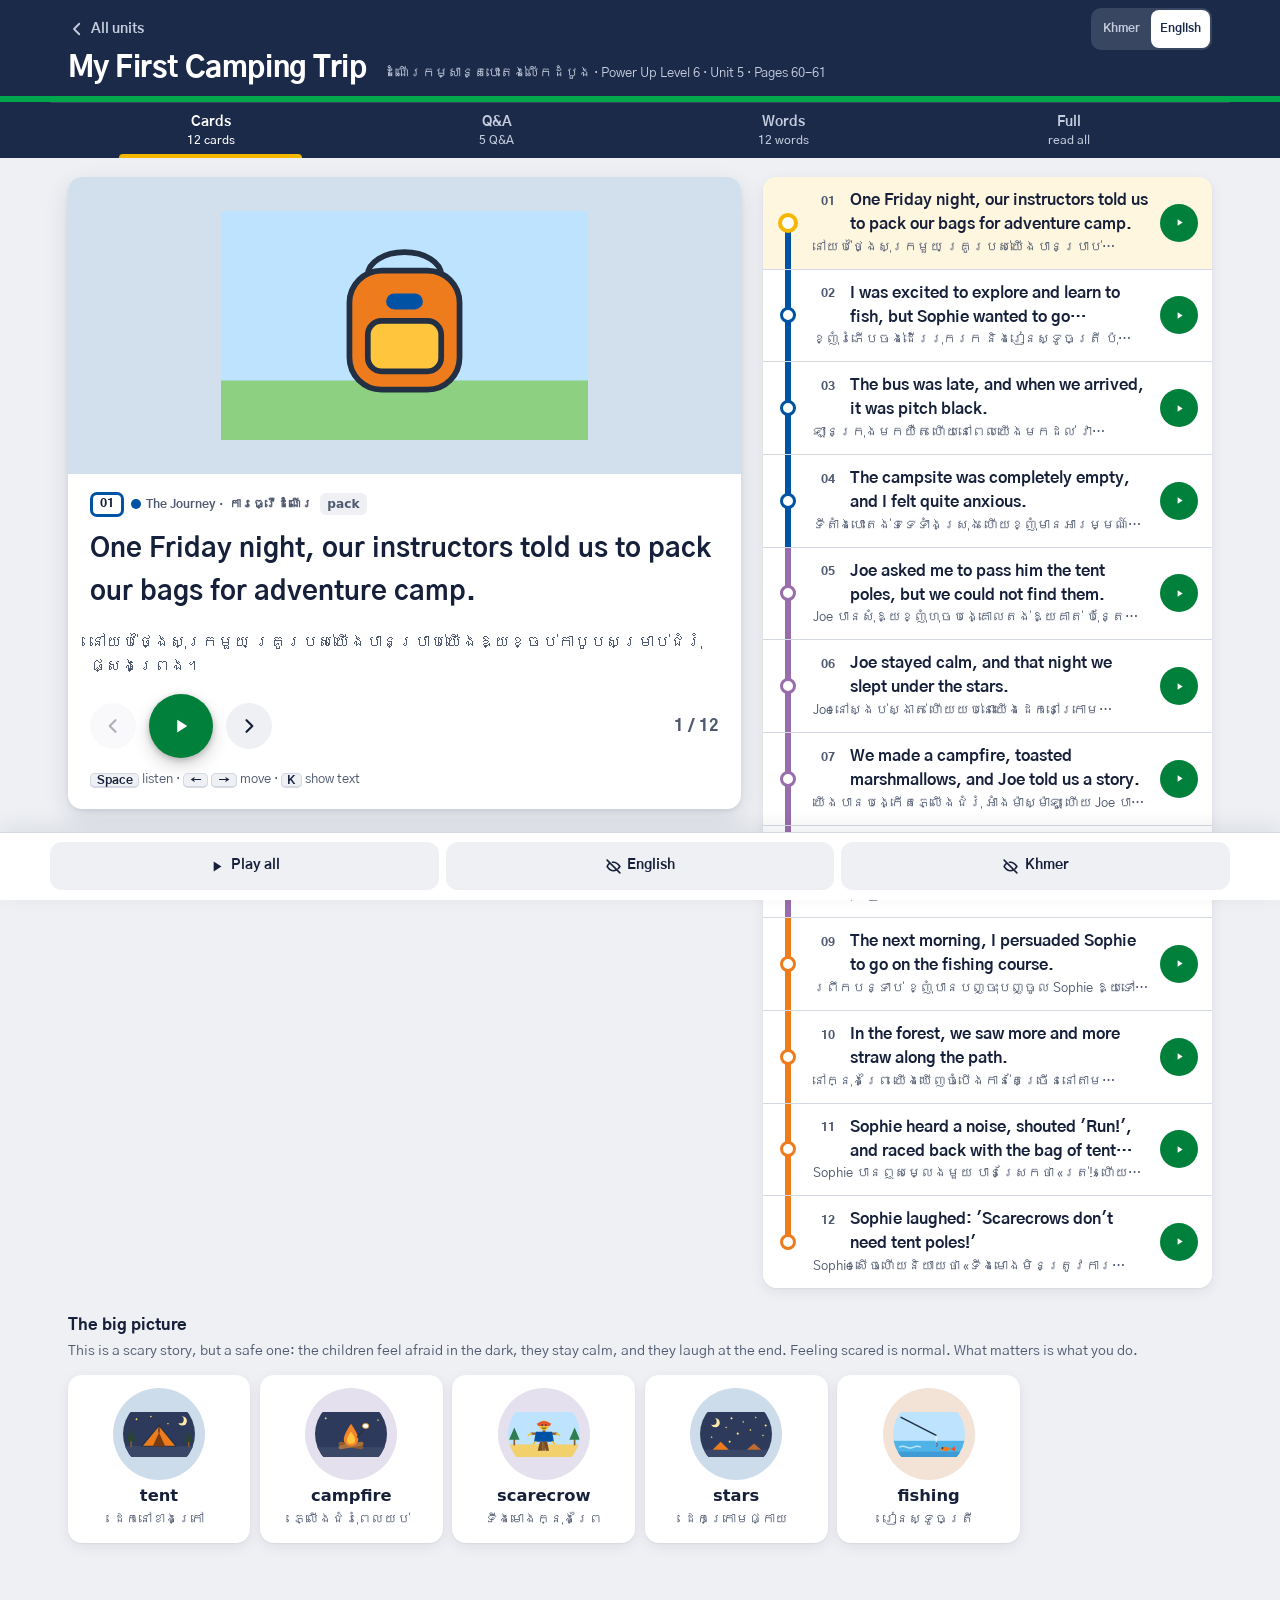
==== commit f2d28f9a: "Add part of speech to vocabulary words" ====
--- a/my-first-camping-trip/index.html
+++ b/my-first-camping-trip/index.html
@@ -79,9 +79,9 @@
   <section class="panel" id="p-qa" role="tabpanel"><h2 class="qsec">Story questions <small>Book Ex. 2 · read these first</small></h2><p class="note">The two questions from page 61, answered.</p><article class="qa trap"><div class="qhead"><button class="q" type="button" aria-expanded="false" aria-controls="qa1"><span class="qm">Q</span><span class="qt"><span class="qko has-en" lang="en">What type of story is this?</span><span class="qen">តើនេះជារឿងប្រភេទអ្វី?</span></span><svg class="chev" viewBox="0 0 24 24" fill="none" stroke="currentColor" stroke-width="2.4" stroke-linecap="round" aria-hidden="true"><path d="M6 9l6 6 6-6"/></svg></button><button class="listen mini" type="button" data-au="audio/qt1.mp3" aria-label="Listen"><svg viewBox="0 0 24 24" aria-hidden="true"><path d="M8 5v14l11-7z" fill="currentColor"/></svg></button></div><div class="a" id="qa1"><p class="ako has-en" lang="en">It is a scary story. It feels real, but the scarecrow part is a story inside the story.</p><p class="aen">វាជារឿងគួរឱ្យខ្លាច។ វាហាក់ដូចជាពិត ប៉ុន្តែផ្នែកទីងមោងគឺជារឿងនៅក្នុងរឿង។</p><p class="why">Joe tells the scarecrow tale by the fire. The camping trip is the outside story.</p><button class="listen" type="button" data-au="audio/at1.mp3"><svg viewBox="0 0 24 24" aria-hidden="true"><path d="M8 5v14l11-7z" fill="currentColor"/></svg><span><span class="ui-ko">듣기 · Listen</span><span class="ui-en">Listen</span></span></button></div></article><article class="qa trap"><div class="qhead"><button class="q" type="button" aria-expanded="false" aria-controls="qa2"><span class="qm">Q</span><span class="qt"><span class="qko has-en" lang="en">Who took the tent poles?</span><span class="qen">តើនរណាយកបង្គោលតង់ទៅ?</span></span><svg class="chev" viewBox="0 0 24 24" fill="none" stroke="currentColor" stroke-width="2.4" stroke-linecap="round" aria-hidden="true"><path d="M6 9l6 6 6-6"/></svg></button><button class="listen mini" type="button" data-au="audio/qt2.mp3" aria-label="Listen"><svg viewBox="0 0 24 24" aria-hidden="true"><path d="M8 5v14l11-7z" fill="currentColor"/></svg></button></div><div class="a" id="qa2"><p class="ako has-en" lang="en">Nobody tells us. The poles were in a bag in the forest, and Sophie jokes that a scarecrow does not need them.</p><p class="aen">គ្មាននរណាប្រាប់យើងទេ។ បង្គោលតង់នៅក្នុងកាបូបមួយក្នុងព្រៃ ហើយ Sophie និយាយលេងថា ទីងមោងមិនត្រូវការវាទេ។</p><p class="why">That is why the ending is funny: the mystery is never really solved.</p><button class="listen" type="button" data-au="audio/at2.mp3"><svg viewBox="0 0 24 24" aria-hidden="true"><path d="M8 5v14l11-7z" fill="currentColor"/></svg><span><span class="ui-ko">듣기 · Listen</span><span class="ui-en">Listen</span></span></button></div></article><h2 class="qsec">In class <small>Questions about the story</small></h2><p class="note">Answer in your head, then tap Listen to compare.</p><article class="qa"><div class="qhead"><button class="q" type="button" aria-expanded="false" aria-controls="qa3"><span class="qm">Q</span><span class="qt"><span class="qko has-en" lang="en">How did the narrator feel at the campsite?</span><span class="qen">តើអ្នកនិទានរឿងមានអារម្មណ៍យ៉ាងណានៅទីតាំងបោះតង់?</span></span><svg class="chev" viewBox="0 0 24 24" fill="none" stroke="currentColor" stroke-width="2.4" stroke-linecap="round" aria-hidden="true"><path d="M6 9l6 6 6-6"/></svg></button><button class="listen mini" type="button" data-au="audio/qc1.mp3" aria-label="Listen"><svg viewBox="0 0 24 24" aria-hidden="true"><path d="M8 5v14l11-7z" fill="currentColor"/></svg></button></div><div class="a" id="qa3"><p class="ako has-en" lang="en">I felt quite anxious, because I had never been out so late at night.</p><p class="aen">ខ្ញុំព្រួយបារម្ភខ្លាំង ព្រោះខ្ញុំមិនដែលចេញក្រៅយប់ជ្រៅបែបនេះពីមុនមកទេ។</p><button class="listen" type="button" data-au="audio/ac1.mp3"><svg viewBox="0 0 24 24" aria-hidden="true"><path d="M8 5v14l11-7z" fill="currentColor"/></svg><span><span class="ui-ko">듣기 · Listen</span><span class="ui-en">Listen</span></span></button></div></article><article class="qa"><div class="qhead"><button class="q" type="button" aria-expanded="false" aria-controls="qa4"><span class="qm">Q</span><span class="qt"><span class="qko has-en" lang="en">What did you do by the campfire?</span><span class="qen">តើអ្នកបានធ្វើអ្វីនៅក្បែរភ្លើងជំរុំ?</span></span><svg class="chev" viewBox="0 0 24 24" fill="none" stroke="currentColor" stroke-width="2.4" stroke-linecap="round" aria-hidden="true"><path d="M6 9l6 6 6-6"/></svg></button><button class="listen mini" type="button" data-au="audio/qc2.mp3" aria-label="Listen"><svg viewBox="0 0 24 24" aria-hidden="true"><path d="M8 5v14l11-7z" fill="currentColor"/></svg></button></div><div class="a" id="qa4"><p class="ako has-en" lang="en">We toasted marshmallows and listened to Joe&#x27;s scary story.</p><p class="aen">យើងអាំងម៉ាស្ម៉ាឡូ និងស្ដាប់រឿងគួរឱ្យខ្លាចរបស់ Joe។</p><button class="listen" type="button" data-au="audio/ac2.mp3"><svg viewBox="0 0 24 24" aria-hidden="true"><path d="M8 5v14l11-7z" fill="currentColor"/></svg><span><span class="ui-ko">듣기 · Listen</span><span class="ui-en">Listen</span></span></button></div></article><article class="qa"><div class="qhead"><button class="q" type="button" aria-expanded="false" aria-controls="qa5"><span class="qm">Q</span><span class="qt"><span class="qko has-en" lang="en">Why did Sophie shout &#x27;Run!&#x27;?</span><span class="qen">ហេតុអ្វីបានជា Sophie ស្រែកថា «រត់!»?</span></span><svg class="chev" viewBox="0 0 24 24" fill="none" stroke="currentColor" stroke-width="2.4" stroke-linecap="round" aria-hidden="true"><path d="M6 9l6 6 6-6"/></svg></button><button class="listen mini" type="button" data-au="audio/qc3.mp3" aria-label="Listen"><svg viewBox="0 0 24 24" aria-hidden="true"><path d="M8 5v14l11-7z" fill="currentColor"/></svg></button></div><div class="a" id="qa5"><p class="ako has-en" lang="en">She heard a noise in the trees near the bag.</p><p class="aen">នាងបានឮសម្លេងនៅក្នុងដើមឈើនៅជិតកាបូបនោះ។</p><button class="listen" type="button" data-au="audio/ac3.mp3"><svg viewBox="0 0 24 24" aria-hidden="true"><path d="M8 5v14l11-7z" fill="currentColor"/></svg><span><span class="ui-ko">듣기 · Listen</span><span class="ui-en">Listen</span></span></button></div></article><h2 class="qsec">Dealing with fear <small>Lines for when you feel afraid</small></h2><p class="note">From the page&#x27;s life skill: dealing with fear.</p><div class="surv"><span class="sko" lang="en"><span class="mk">I feel scared, but I can breathe and stay calm.</span><span class="sen">ខ្ញុំខ្លាច ប៉ុន្តែខ្ញុំអាចដកដង្ហើម និងនៅស្ងប់ស្ងាត់បាន។</span></span><button class="listen mini" type="button" data-au="audio/s1.mp3" aria-label="Listen"><svg viewBox="0 0 24 24" aria-hidden="true"><path d="M8 5v14l11-7z" fill="currentColor"/></svg></button></div><div class="surv"><span class="sko" lang="en"><span class="mk">Can we turn on a light, please?</span><span class="sen">សូមបើកភ្លើងបានទេ?</span></span><button class="listen mini" type="button" data-au="audio/s2.mp3" aria-label="Listen"><svg viewBox="0 0 24 24" aria-hidden="true"><path d="M8 5v14l11-7z" fill="currentColor"/></svg></button></div></section>
   <section class="panel" id="p-voc" role="tabpanel">
     <p class="note">Tap a word's play button to hear it. Hide one side, then recall it before you tap to check.</p>
-    <h2 class="vgrp" style="--lc:#0052A4">The trip</h2><ul class="vlist"><li class="voc"><button class="listen mini" type="button" data-au="audio/v01.mp3" aria-label="Listen"><svg viewBox="0 0 24 24" aria-hidden="true"><path d="M8 5v14l11-7z" fill="currentColor"/></svg></button><span class="vko has-en" lang="en">instructor</span><span class="ven">គ្រូបង្ហាត់</span></li><li class="voc"><button class="listen mini" type="button" data-au="audio/v02.mp3" aria-label="Listen"><svg viewBox="0 0 24 24" aria-hidden="true"><path d="M8 5v14l11-7z" fill="currentColor"/></svg></button><span class="vko has-en" lang="en">pack</span><span class="ven">ខ្ចប់ឥវ៉ាន់</span></li><li class="voc"><button class="listen mini" type="button" data-au="audio/v03.mp3" aria-label="Listen"><svg viewBox="0 0 24 24" aria-hidden="true"><path d="M8 5v14l11-7z" fill="currentColor"/></svg></button><span class="vko has-en" lang="en">campsite</span><span class="ven">ទីតាំងបោះតង់</span></li><li class="voc"><button class="listen mini" type="button" data-au="audio/v04.mp3" aria-label="Listen"><svg viewBox="0 0 24 24" aria-hidden="true"><path d="M8 5v14l11-7z" fill="currentColor"/></svg></button><span class="vko has-en" lang="en">tent poles</span><span class="ven">បង្គោលតង់</span></li></ul><h2 class="vgrp" style="--lc:#996CAC">The night</h2><ul class="vlist"><li class="voc"><button class="listen mini" type="button" data-au="audio/v05.mp3" aria-label="Listen"><svg viewBox="0 0 24 24" aria-hidden="true"><path d="M8 5v14l11-7z" fill="currentColor"/></svg></button><span class="vko has-en" lang="en">pitch black</span><span class="ven">ងងឹតឈឹង</span></li><li class="voc"><button class="listen mini" type="button" data-au="audio/v06.mp3" aria-label="Listen"><svg viewBox="0 0 24 24" aria-hidden="true"><path d="M8 5v14l11-7z" fill="currentColor"/></svg></button><span class="vko has-en" lang="en">anxious</span><span class="ven">ព្រួយបារម្ភ</span></li><li class="voc"><button class="listen mini" type="button" data-au="audio/v07.mp3" aria-label="Listen"><svg viewBox="0 0 24 24" aria-hidden="true"><path d="M8 5v14l11-7z" fill="currentColor"/></svg></button><span class="vko has-en" lang="en">campfire</span><span class="ven">ភ្លើងជំរុំ</span></li><li class="voc"><button class="listen mini" type="button" data-au="audio/v08.mp3" aria-label="Listen"><svg viewBox="0 0 24 24" aria-hidden="true"><path d="M8 5v14l11-7z" fill="currentColor"/></svg></button><span class="vko has-en" lang="en">disappear</span><span class="ven">បាត់ទៅ</span></li></ul><h2 class="vgrp" style="--lc:#EF7C1C">The forest</h2><ul class="vlist"><li class="voc"><button class="listen mini" type="button" data-au="audio/v09.mp3" aria-label="Listen"><svg viewBox="0 0 24 24" aria-hidden="true"><path d="M8 5v14l11-7z" fill="currentColor"/></svg></button><span class="vko has-en" lang="en">straw</span><span class="ven">ចំបើង</span></li><li class="voc"><button class="listen mini" type="button" data-au="audio/v10.mp3" aria-label="Listen"><svg viewBox="0 0 24 24" aria-hidden="true"><path d="M8 5v14l11-7z" fill="currentColor"/></svg></button><span class="vko has-en" lang="en">scarecrow</span><span class="ven">ទីងមោង</span></li><li class="voc"><button class="listen mini" type="button" data-au="audio/v11.mp3" aria-label="Listen"><svg viewBox="0 0 24 24" aria-hidden="true"><path d="M8 5v14l11-7z" fill="currentColor"/></svg></button><span class="vko has-en" lang="en">fishing</span><span class="ven">ការស្ទូចត្រី</span></li><li class="voc"><button class="listen mini" type="button" data-au="audio/v12.mp3" aria-label="Listen"><svg viewBox="0 0 24 24" aria-hidden="true"><path d="M8 5v14l11-7z" fill="currentColor"/></svg></button><span class="vko has-en" lang="en">persuade</span><span class="ven">បញ្ចុះបញ្ចូល</span></li></ul>
+    <h2 class="vgrp" style="--lc:#0052A4">The trip</h2><ul class="vlist"><li class="voc"><button class="listen mini" type="button" data-au="audio/v01.mp3" aria-label="Listen"><svg viewBox="0 0 24 24" aria-hidden="true"><path d="M8 5v14l11-7z" fill="currentColor"/></svg></button><span class="vmain"><span class="vtop"><span class="vko has-en" lang="en">instructor</span><span class="vpos" lang="en">noun</span></span><span class="vdef" lang="en">A teacher who teaches an activity, like swimming or fishing.</span></span><span class="ven">គ្រូបង្ហាត់</span></li><li class="voc"><button class="listen mini" type="button" data-au="audio/v02.mp3" aria-label="Listen"><svg viewBox="0 0 24 24" aria-hidden="true"><path d="M8 5v14l11-7z" fill="currentColor"/></svg></button><span class="vmain"><span class="vtop"><span class="vko has-en" lang="en">pack</span><span class="vpos" lang="en">verb</span></span><span class="vdef" lang="en">To put your things into a bag before a trip.</span></span><span class="ven">ខ្ចប់ឥវ៉ាន់</span></li><li class="voc"><button class="listen mini" type="button" data-au="audio/v03.mp3" aria-label="Listen"><svg viewBox="0 0 24 24" aria-hidden="true"><path d="M8 5v14l11-7z" fill="currentColor"/></svg></button><span class="vmain"><span class="vtop"><span class="vko has-en" lang="en">campsite</span><span class="vpos" lang="en">noun</span></span><span class="vdef" lang="en">A place where people sleep in tents.</span></span><span class="ven">ទីតាំងបោះតង់</span></li><li class="voc"><button class="listen mini" type="button" data-au="audio/v04.mp3" aria-label="Listen"><svg viewBox="0 0 24 24" aria-hidden="true"><path d="M8 5v14l11-7z" fill="currentColor"/></svg></button><span class="vmain"><span class="vtop"><span class="vko has-en" lang="en">tent poles</span><span class="vpos" lang="en">noun</span></span><span class="vdef" lang="en">The long sticks that hold up a tent.</span></span><span class="ven">បង្គោលតង់</span></li></ul><h2 class="vgrp" style="--lc:#996CAC">The night</h2><ul class="vlist"><li class="voc"><button class="listen mini" type="button" data-au="audio/v05.mp3" aria-label="Listen"><svg viewBox="0 0 24 24" aria-hidden="true"><path d="M8 5v14l11-7z" fill="currentColor"/></svg></button><span class="vmain"><span class="vtop"><span class="vko has-en" lang="en">pitch black</span><span class="vpos" lang="en">adjective</span></span><span class="vdef" lang="en">Completely dark.</span></span><span class="ven">ងងឹតឈឹង</span></li><li class="voc"><button class="listen mini" type="button" data-au="audio/v06.mp3" aria-label="Listen"><svg viewBox="0 0 24 24" aria-hidden="true"><path d="M8 5v14l11-7z" fill="currentColor"/></svg></button><span class="vmain"><span class="vtop"><span class="vko has-en" lang="en">anxious</span><span class="vpos" lang="en">adjective</span></span><span class="vdef" lang="en">Worried and a little afraid.</span></span><span class="ven">ព្រួយបារម្ភ</span></li><li class="voc"><button class="listen mini" type="button" data-au="audio/v07.mp3" aria-label="Listen"><svg viewBox="0 0 24 24" aria-hidden="true"><path d="M8 5v14l11-7z" fill="currentColor"/></svg></button><span class="vmain"><span class="vtop"><span class="vko has-en" lang="en">campfire</span><span class="vpos" lang="en">noun</span></span><span class="vdef" lang="en">A fire you make outside to cook and keep warm.</span></span><span class="ven">ភ្លើងជំរុំ</span></li><li class="voc"><button class="listen mini" type="button" data-au="audio/v08.mp3" aria-label="Listen"><svg viewBox="0 0 24 24" aria-hidden="true"><path d="M8 5v14l11-7z" fill="currentColor"/></svg></button><span class="vmain"><span class="vtop"><span class="vko has-en" lang="en">disappear</span><span class="vpos" lang="en">verb</span></span><span class="vdef" lang="en">To go away so nobody can see it or find it.</span></span><span class="ven">បាត់ទៅ</span></li></ul><h2 class="vgrp" style="--lc:#EF7C1C">The forest</h2><ul class="vlist"><li class="voc"><button class="listen mini" type="button" data-au="audio/v09.mp3" aria-label="Listen"><svg viewBox="0 0 24 24" aria-hidden="true"><path d="M8 5v14l11-7z" fill="currentColor"/></svg></button><span class="vmain"><span class="vtop"><span class="vko has-en" lang="en">straw</span><span class="vpos" lang="en">noun</span></span><span class="vdef" lang="en">Dry yellow plant stems, like rice after the harvest.</span></span><span class="ven">ចំបើង</span></li><li class="voc"><button class="listen mini" type="button" data-au="audio/v10.mp3" aria-label="Listen"><svg viewBox="0 0 24 24" aria-hidden="true"><path d="M8 5v14l11-7z" fill="currentColor"/></svg></button><span class="vmain"><span class="vtop"><span class="vko has-en" lang="en">scarecrow</span><span class="vpos" lang="en">noun</span></span><span class="vdef" lang="en">A straw figure of a person that scares birds away from fields.</span></span><span class="ven">ទីងមោង</span></li><li class="voc"><button class="listen mini" type="button" data-au="audio/v11.mp3" aria-label="Listen"><svg viewBox="0 0 24 24" aria-hidden="true"><path d="M8 5v14l11-7z" fill="currentColor"/></svg></button><span class="vmain"><span class="vtop"><span class="vko has-en" lang="en">fishing</span><span class="vpos" lang="en">noun</span></span><span class="vdef" lang="en">Catching fish with a rod or a net.</span></span><span class="ven">ការស្ទូចត្រី</span></li><li class="voc"><button class="listen mini" type="button" data-au="audio/v12.mp3" aria-label="Listen"><svg viewBox="0 0 24 24" aria-hidden="true"><path d="M8 5v14l11-7z" fill="currentColor"/></svg></button><span class="vmain"><span class="vtop"><span class="vko has-en" lang="en">persuade</span><span class="vpos" lang="en">verb</span></span><span class="vdef" lang="en">To talk someone into doing something.</span></span><span class="ven">បញ្ចុះបញ្ចូល</span></li></ul>
   </section>
-  <section class="panel full" id="p-full" role="tabpanel"><h2>The story, start to finish</h2><h3>The Journey · ការធ្វើដំណើរ</h3><p class="fko has-en" lang="en">One Friday night, our instructors told us to pack our bags for adventure camp. I was excited to explore and learn to fish, but Sophie wanted to go swimming. The bus was late, and when we arrived, it was pitch black. The campsite was completely empty, and I felt quite anxious.</p><p class="fen">នៅយប់ថ្ងៃសុក្រមួយ គ្រូរបស់យើងបានប្រាប់យើងឱ្យខ្ចប់កាបូបសម្រាប់ជំរុំផ្សងព្រេង។ ខ្ញុំរំភើបចង់ដើររុករក និងរៀនស្ទូចត្រី ប៉ុន្តែ Sophie ចង់ទៅហែលទឹក។ ឡានក្រុងមកយឺត ហើយនៅពេលយើងមកដល់ វាងងឹតឈឹង។ ទីតាំងបោះតង់ទទេទាំងស្រុង ហើយខ្ញុំមានអារម្មណ៍ព្រួយបារម្ភខ្លាំង។</p><h3>The Scary Night · យប់ដ៏គួរឱ្យខ្លាច</h3><p class="fko has-en" lang="en">Joe asked me to pass him the tent poles, but we could not find them. Joe stayed calm, and that night we slept under the stars. We made a campfire, toasted marshmallows, and Joe told us a story. In his story, socks and trousers kept disappearing from the tents.</p><p class="fen">Joe បានសុំឱ្យខ្ញុំហុចបង្គោលតង់ឱ្យគាត់ ប៉ុន្តែយើងរកវាមិនឃើញទេ។ Joe នៅស្ងប់ស្ងាត់ ហើយយប់នោះយើងដេកនៅក្រោមផ្កាយ។ យើងបានបង្កើតភ្លើងជំរុំ អាំងម៉ាស្ម៉ាឡូ ហើយ Joe បាននិទានរឿងឱ្យយើងស្ដាប់។ នៅក្នុងរឿងរបស់គាត់ ស្រោមជើង និងខោវែងតែងតែបាត់ពីក្នុងតង់។</p><h3>The Next Morning · ព្រឹកបន្ទាប់</h3><p class="fko has-en" lang="en">The next morning, I persuaded Sophie to go on the fishing course. In the forest, we saw more and more straw along the path. Sophie heard a noise, shouted &#x27;Run!&#x27;, and raced back with the bag of tent poles. Sophie laughed: &#x27;Scarecrows don&#x27;t need tent poles!&#x27;</p><p class="fen">ព្រឹកបន្ទាប់ ខ្ញុំបានបញ្ចុះបញ្ចូល Sophie ឱ្យទៅរៀនស្ទូចត្រី។ នៅក្នុងព្រៃ យើងឃើញចំបើងកាន់តែច្រើននៅតាមផ្លូវ។ Sophie បានឮសម្លេងមួយ បានស្រែកថា «រត់!» ហើយរត់ត្រឡប់មកវិញជាមួយកាបូបដែលមានបង្គោលតង់។ Sophie សើចហើយនិយាយថា «ទីងមោងមិនត្រូវការបង្គោលតង់ទេ!»</p><h2>Questions · Q&amp;A</h2><h3>Story questions</h3><div class="fqa"><p class="fq has-en" lang="en">Q. What type of story is this?</p><p class="fsub">Q. តើនេះជារឿងប្រភេទអ្វី?</p><p class="fa has-en" lang="en">A. It is a scary story. It feels real, but the scarecrow part is a story inside the story.</p><p class="fsub">A. វាជារឿងគួរឱ្យខ្លាច។ វាហាក់ដូចជាពិត ប៉ុន្តែផ្នែកទីងមោងគឺជារឿងនៅក្នុងរឿង។</p></div><div class="fqa"><p class="fq has-en" lang="en">Q. Who took the tent poles?</p><p class="fsub">Q. តើនរណាយកបង្គោលតង់ទៅ?</p><p class="fa has-en" lang="en">A. Nobody tells us. The poles were in a bag in the forest, and Sophie jokes that a scarecrow does not need them.</p><p class="fsub">A. គ្មាននរណាប្រាប់យើងទេ។ បង្គោលតង់នៅក្នុងកាបូបមួយក្នុងព្រៃ ហើយ Sophie និយាយលេងថា ទីងមោងមិនត្រូវការវាទេ។</p></div><h3>In class</h3><div class="fqa"><p class="fq has-en" lang="en">Q. How did the narrator feel at the campsite?</p><p class="fsub">Q. តើអ្នកនិទានរឿងមានអារម្មណ៍យ៉ាងណានៅទីតាំងបោះតង់?</p><p class="fa has-en" lang="en">A. I felt quite anxious, because I had never been out so late at night.</p><p class="fsub">A. ខ្ញុំព្រួយបារម្ភខ្លាំង ព្រោះខ្ញុំមិនដែលចេញក្រៅយប់ជ្រៅបែបនេះពីមុនមកទេ។</p></div><div class="fqa"><p class="fq has-en" lang="en">Q. What did you do by the campfire?</p><p class="fsub">Q. តើអ្នកបានធ្វើអ្វីនៅក្បែរភ្លើងជំរុំ?</p><p class="fa has-en" lang="en">A. We toasted marshmallows and listened to Joe&#x27;s scary story.</p><p class="fsub">A. យើងអាំងម៉ាស្ម៉ាឡូ និងស្ដាប់រឿងគួរឱ្យខ្លាចរបស់ Joe។</p></div><div class="fqa"><p class="fq has-en" lang="en">Q. Why did Sophie shout &#x27;Run!&#x27;?</p><p class="fsub">Q. ហេតុអ្វីបានជា Sophie ស្រែកថា «រត់!»?</p><p class="fa has-en" lang="en">A. She heard a noise in the trees near the bag.</p><p class="fsub">A. នាងបានឮសម្លេងនៅក្នុងដើមឈើនៅជិតកាបូបនោះ។</p></div><h3>Dealing with fear</h3><div class="fqa"><p class="fa has-en" lang="en">I feel scared, but I can breathe and stay calm.</p><p class="fsub">ខ្ញុំខ្លាច ប៉ុន្តែខ្ញុំអាចដកដង្ហើម និងនៅស្ងប់ស្ងាត់បាន។</p></div><div class="fqa"><p class="fa has-en" lang="en">Can we turn on a light, please?</p><p class="fsub">សូមបើកភ្លើងបានទេ?</p></div><h2>단어 · Vocabulary (12)</h2><h3>The trip</h3><div class="fvoc"><div class="fv"><b class="has-en" lang="en">instructor</b><span>គ្រូបង្ហាត់</span></div><div class="fv"><b class="has-en" lang="en">pack</b><span>ខ្ចប់ឥវ៉ាន់</span></div><div class="fv"><b class="has-en" lang="en">campsite</b><span>ទីតាំងបោះតង់</span></div><div class="fv"><b class="has-en" lang="en">tent poles</b><span>បង្គោលតង់</span></div></div><h3>The night</h3><div class="fvoc"><div class="fv"><b class="has-en" lang="en">pitch black</b><span>ងងឹតឈឹង</span></div><div class="fv"><b class="has-en" lang="en">anxious</b><span>ព្រួយបារម្ភ</span></div><div class="fv"><b class="has-en" lang="en">campfire</b><span>ភ្លើងជំរុំ</span></div><div class="fv"><b class="has-en" lang="en">disappear</b><span>បាត់ទៅ</span></div></div><h3>The forest</h3><div class="fvoc"><div class="fv"><b class="has-en" lang="en">straw</b><span>ចំបើង</span></div><div class="fv"><b class="has-en" lang="en">scarecrow</b><span>ទីងមោង</span></div><div class="fv"><b class="has-en" lang="en">fishing</b><span>ការស្ទូចត្រី</span></div><div class="fv"><b class="has-en" lang="en">persuade</b><span>បញ្ចុះបញ្ចូល</span></div></div></section>
+  <section class="panel full" id="p-full" role="tabpanel"><h2>The story, start to finish</h2><h3>The Journey · ការធ្វើដំណើរ</h3><p class="fko has-en" lang="en">One Friday night, our instructors told us to pack our bags for adventure camp. I was excited to explore and learn to fish, but Sophie wanted to go swimming. The bus was late, and when we arrived, it was pitch black. The campsite was completely empty, and I felt quite anxious.</p><p class="fen">នៅយប់ថ្ងៃសុក្រមួយ គ្រូរបស់យើងបានប្រាប់យើងឱ្យខ្ចប់កាបូបសម្រាប់ជំរុំផ្សងព្រេង។ ខ្ញុំរំភើបចង់ដើររុករក និងរៀនស្ទូចត្រី ប៉ុន្តែ Sophie ចង់ទៅហែលទឹក។ ឡានក្រុងមកយឺត ហើយនៅពេលយើងមកដល់ វាងងឹតឈឹង។ ទីតាំងបោះតង់ទទេទាំងស្រុង ហើយខ្ញុំមានអារម្មណ៍ព្រួយបារម្ភខ្លាំង។</p><h3>The Scary Night · យប់ដ៏គួរឱ្យខ្លាច</h3><p class="fko has-en" lang="en">Joe asked me to pass him the tent poles, but we could not find them. Joe stayed calm, and that night we slept under the stars. We made a campfire, toasted marshmallows, and Joe told us a story. In his story, socks and trousers kept disappearing from the tents.</p><p class="fen">Joe បានសុំឱ្យខ្ញុំហុចបង្គោលតង់ឱ្យគាត់ ប៉ុន្តែយើងរកវាមិនឃើញទេ។ Joe នៅស្ងប់ស្ងាត់ ហើយយប់នោះយើងដេកនៅក្រោមផ្កាយ។ យើងបានបង្កើតភ្លើងជំរុំ អាំងម៉ាស្ម៉ាឡូ ហើយ Joe បាននិទានរឿងឱ្យយើងស្ដាប់។ នៅក្នុងរឿងរបស់គាត់ ស្រោមជើង និងខោវែងតែងតែបាត់ពីក្នុងតង់។</p><h3>The Next Morning · ព្រឹកបន្ទាប់</h3><p class="fko has-en" lang="en">The next morning, I persuaded Sophie to go on the fishing course. In the forest, we saw more and more straw along the path. Sophie heard a noise, shouted &#x27;Run!&#x27;, and raced back with the bag of tent poles. Sophie laughed: &#x27;Scarecrows don&#x27;t need tent poles!&#x27;</p><p class="fen">ព្រឹកបន្ទាប់ ខ្ញុំបានបញ្ចុះបញ្ចូល Sophie ឱ្យទៅរៀនស្ទូចត្រី។ នៅក្នុងព្រៃ យើងឃើញចំបើងកាន់តែច្រើននៅតាមផ្លូវ។ Sophie បានឮសម្លេងមួយ បានស្រែកថា «រត់!» ហើយរត់ត្រឡប់មកវិញជាមួយកាបូបដែលមានបង្គោលតង់។ Sophie សើចហើយនិយាយថា «ទីងមោងមិនត្រូវការបង្គោលតង់ទេ!»</p><h2>Questions · Q&amp;A</h2><h3>Story questions</h3><div class="fqa"><p class="fq has-en" lang="en">Q. What type of story is this?</p><p class="fsub">Q. តើនេះជារឿងប្រភេទអ្វី?</p><p class="fa has-en" lang="en">A. It is a scary story. It feels real, but the scarecrow part is a story inside the story.</p><p class="fsub">A. វាជារឿងគួរឱ្យខ្លាច។ វាហាក់ដូចជាពិត ប៉ុន្តែផ្នែកទីងមោងគឺជារឿងនៅក្នុងរឿង។</p></div><div class="fqa"><p class="fq has-en" lang="en">Q. Who took the tent poles?</p><p class="fsub">Q. តើនរណាយកបង្គោលតង់ទៅ?</p><p class="fa has-en" lang="en">A. Nobody tells us. The poles were in a bag in the forest, and Sophie jokes that a scarecrow does not need them.</p><p class="fsub">A. គ្មាននរណាប្រាប់យើងទេ។ បង្គោលតង់នៅក្នុងកាបូបមួយក្នុងព្រៃ ហើយ Sophie និយាយលេងថា ទីងមោងមិនត្រូវការវាទេ។</p></div><h3>In class</h3><div class="fqa"><p class="fq has-en" lang="en">Q. How did the narrator feel at the campsite?</p><p class="fsub">Q. តើអ្នកនិទានរឿងមានអារម្មណ៍យ៉ាងណានៅទីតាំងបោះតង់?</p><p class="fa has-en" lang="en">A. I felt quite anxious, because I had never been out so late at night.</p><p class="fsub">A. ខ្ញុំព្រួយបារម្ភខ្លាំង ព្រោះខ្ញុំមិនដែលចេញក្រៅយប់ជ្រៅបែបនេះពីមុនមកទេ។</p></div><div class="fqa"><p class="fq has-en" lang="en">Q. What did you do by the campfire?</p><p class="fsub">Q. តើអ្នកបានធ្វើអ្វីនៅក្បែរភ្លើងជំរុំ?</p><p class="fa has-en" lang="en">A. We toasted marshmallows and listened to Joe&#x27;s scary story.</p><p class="fsub">A. យើងអាំងម៉ាស្ម៉ាឡូ និងស្ដាប់រឿងគួរឱ្យខ្លាចរបស់ Joe។</p></div><div class="fqa"><p class="fq has-en" lang="en">Q. Why did Sophie shout &#x27;Run!&#x27;?</p><p class="fsub">Q. ហេតុអ្វីបានជា Sophie ស្រែកថា «រត់!»?</p><p class="fa has-en" lang="en">A. She heard a noise in the trees near the bag.</p><p class="fsub">A. នាងបានឮសម្លេងនៅក្នុងដើមឈើនៅជិតកាបូបនោះ។</p></div><h3>Dealing with fear</h3><div class="fqa"><p class="fa has-en" lang="en">I feel scared, but I can breathe and stay calm.</p><p class="fsub">ខ្ញុំខ្លាច ប៉ុន្តែខ្ញុំអាចដកដង្ហើម និងនៅស្ងប់ស្ងាត់បាន។</p></div><div class="fqa"><p class="fa has-en" lang="en">Can we turn on a light, please?</p><p class="fsub">សូមបើកភ្លើងបានទេ?</p></div><h2>단어 · Vocabulary (12)</h2><h3>The trip</h3><div class="fvoc"><div class="fv"><b class="has-en" lang="en">instructor</b><small class="fpos">noun</small><i class="fdef">A teacher who teaches an activity, like swimming or fishing.</i><span>គ្រូបង្ហាត់</span></div><div class="fv"><b class="has-en" lang="en">pack</b><small class="fpos">verb</small><i class="fdef">To put your things into a bag before a trip.</i><span>ខ្ចប់ឥវ៉ាន់</span></div><div class="fv"><b class="has-en" lang="en">campsite</b><small class="fpos">noun</small><i class="fdef">A place where people sleep in tents.</i><span>ទីតាំងបោះតង់</span></div><div class="fv"><b class="has-en" lang="en">tent poles</b><small class="fpos">noun</small><i class="fdef">The long sticks that hold up a tent.</i><span>បង្គោលតង់</span></div></div><h3>The night</h3><div class="fvoc"><div class="fv"><b class="has-en" lang="en">pitch black</b><small class="fpos">adjective</small><i class="fdef">Completely dark.</i><span>ងងឹតឈឹង</span></div><div class="fv"><b class="has-en" lang="en">anxious</b><small class="fpos">adjective</small><i class="fdef">Worried and a little afraid.</i><span>ព្រួយបារម្ភ</span></div><div class="fv"><b class="has-en" lang="en">campfire</b><small class="fpos">noun</small><i class="fdef">A fire you make outside to cook and keep warm.</i><span>ភ្លើងជំរុំ</span></div><div class="fv"><b class="has-en" lang="en">disappear</b><small class="fpos">verb</small><i class="fdef">To go away so nobody can see it or find it.</i><span>បាត់ទៅ</span></div></div><h3>The forest</h3><div class="fvoc"><div class="fv"><b class="has-en" lang="en">straw</b><small class="fpos">noun</small><i class="fdef">Dry yellow plant stems, like rice after the harvest.</i><span>ចំបើង</span></div><div class="fv"><b class="has-en" lang="en">scarecrow</b><small class="fpos">noun</small><i class="fdef">A straw figure of a person that scares birds away from fields.</i><span>ទីងមោង</span></div><div class="fv"><b class="has-en" lang="en">fishing</b><small class="fpos">noun</small><i class="fdef">Catching fish with a rod or a net.</i><span>ការស្ទូចត្រី</span></div><div class="fv"><b class="has-en" lang="en">persuade</b><small class="fpos">verb</small><i class="fdef">To talk someone into doing something.</i><span>បញ្ចុះបញ្ចូល</span></div></div></section>
 </main>
 
 <div class="dock">
--- a/assets/unit.css
+++ b/assets/unit.css
@@ -116,6 +116,15 @@
 .voc:first-child{border-top:0}
 .vko{font-weight:800;font-size:1.08rem;word-break:keep-all}
 .ven{margin-left:auto;text-align:right;font-size:.84rem;color:var(--ink-2)}
+.vmain{display:flex;flex-direction:column;gap:.08rem;min-width:0}
+.vdef{font-size:.86rem;color:var(--ink-2);line-height:1.35}
+.fdef{font-style:normal;color:var(--ink-2);font-size:.86rem}
+/* English learning words use a Latin-first system stack: Gothic A1 ExtraBold
+   renders lowercase i as a bare stem that reads as capital I. */
+.vko,.eli b,.hook,.fv b,.vdef,.fdef,.vpos,.fpos{font-family:system-ui,-apple-system,'Segoe UI',Roboto,'Helvetica Neue',Arial,sans-serif}
+.vtop{display:flex;align-items:baseline;gap:.45rem;flex-wrap:wrap}
+.vpos{font-size:.7rem;font-weight:700;font-style:italic;color:var(--ink-2);background:var(--ground);border-radius:5px;padding:.08rem .35rem}
+.fpos{font-style:italic;color:var(--ink-2);font-size:.8rem}
 body.hide-vko .vko:not(.shown),body.hide-ven .ven:not(.shown){color:transparent;background:var(--ground);border-radius:6px;cursor:pointer;user-select:none}
 
 /* ---------- full text ---------- */
